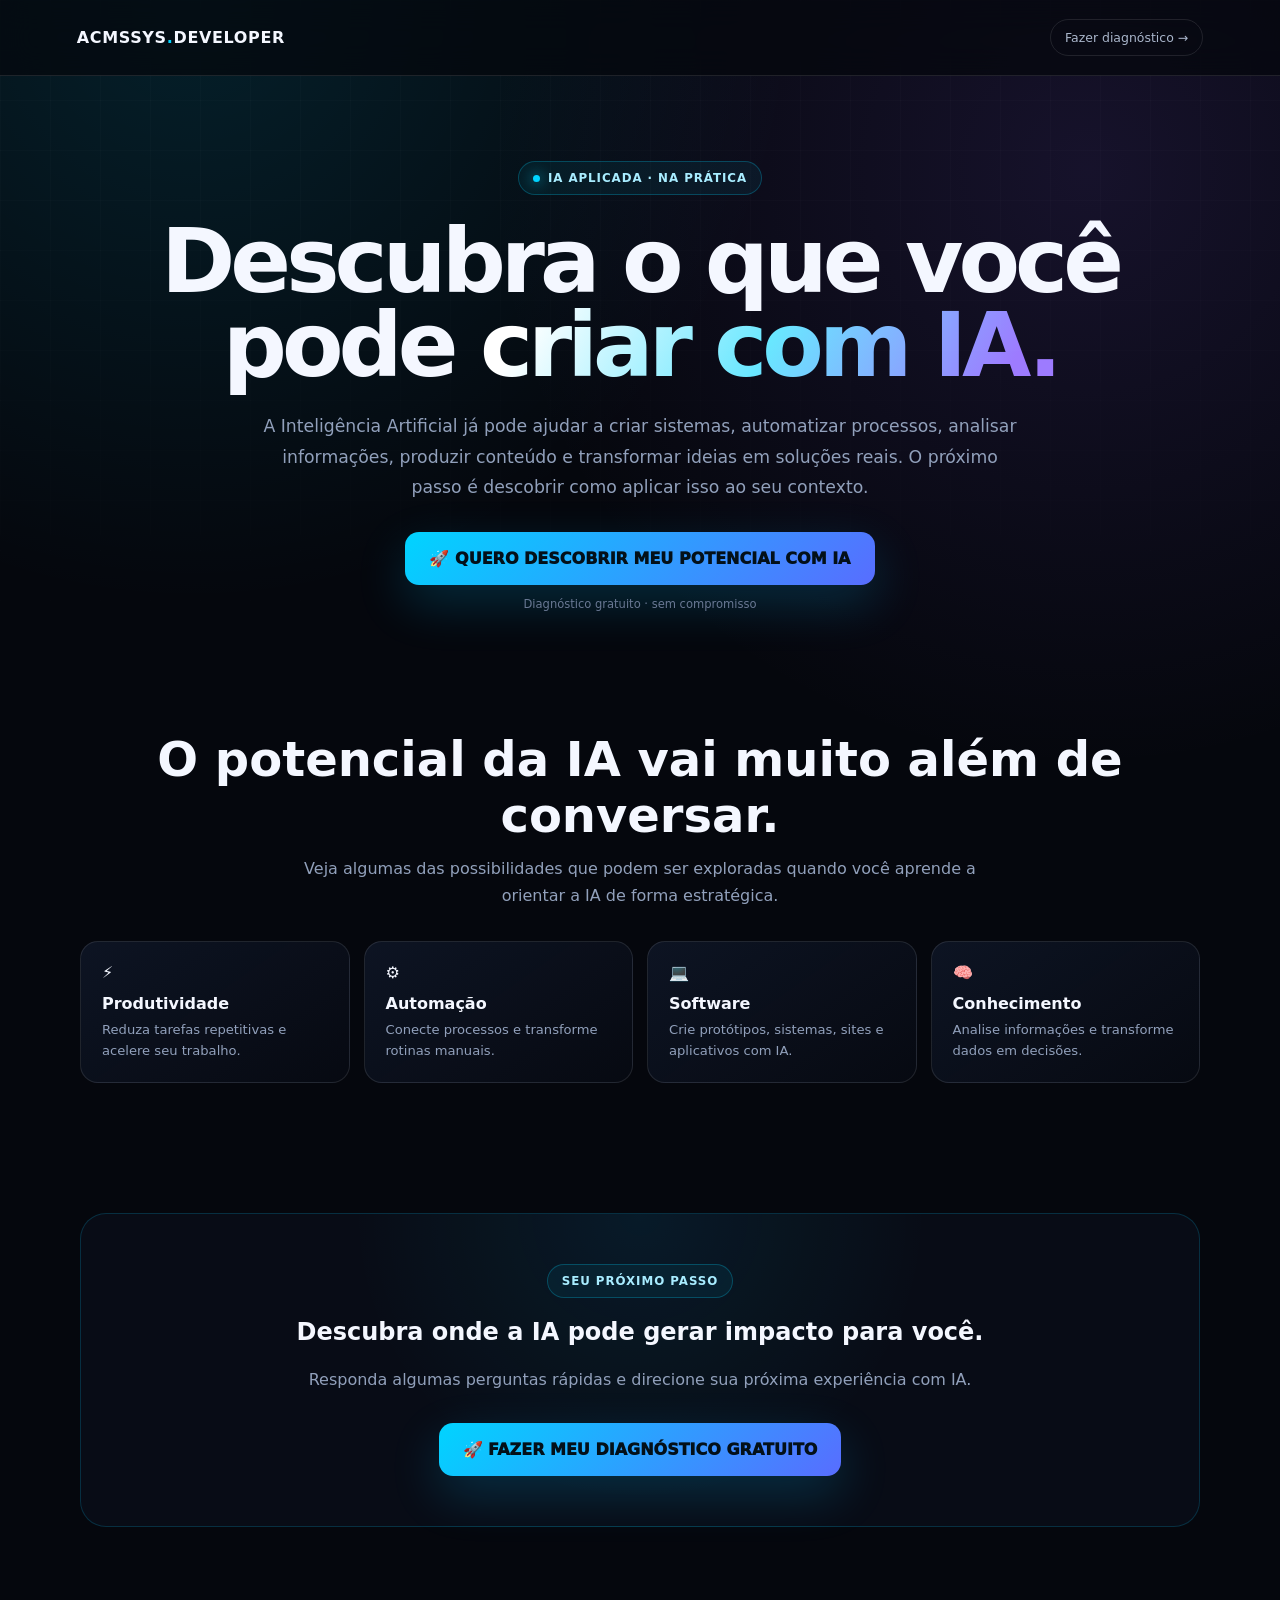
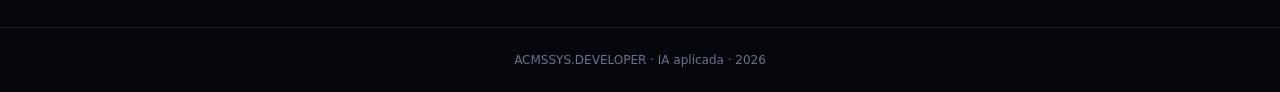
==== index.html @ 3aaec270 "Add files via upload" ====
<!doctype html>
<html lang="pt-BR">
<head>
<meta charset="utf-8">
<meta name="viewport" content="width=device-width,initial-scale=1">
<meta name="theme-color" content="#05070d">
<title>ACMSSYS.DEVELOPER | Potencial com IA</title>
<meta name="description" content="Descubra o que a Inteligência Artificial pode fazer por você, pelo seu trabalho e pelo seu negócio.">
<link rel="canonical" href="https://SEU-DOMINIO-AQUI.com/">
<style>
:root{--bg:#05070d;--cyan:#00d4ff;--violet:#8b5cf6;--text:#f4f7ff;--muted:#91a0bb;--line:rgba(255,255,255,.1)}
*{box-sizing:border-box}body{margin:0;background:radial-gradient(circle at 15% 0%,rgba(0,212,255,.12),transparent 30%),radial-gradient(circle at 85% 10%,rgba(139,92,246,.13),transparent 32%),var(--bg);color:var(--text);font-family:Inter,system-ui,-apple-system,Segoe UI,sans-serif}body:before{content:"";position:fixed;inset:0;pointer-events:none;background-image:linear-gradient(rgba(255,255,255,.018) 1px,transparent 1px),linear-gradient(90deg,rgba(255,255,255,.018) 1px,transparent 1px);background-size:50px 50px;mask-image:linear-gradient(to bottom,black,transparent 85%)}a{text-decoration:none;color:inherit}.nav{height:76px;border-bottom:1px solid var(--line);display:flex;align-items:center;justify-content:space-between;padding:0 6%;background:rgba(5,7,13,.72);backdrop-filter:blur(16px);position:sticky;top:0;z-index:10}.logo{font-weight:900;letter-spacing:.04em}.logo span{color:var(--cyan)}.nav a{font-size:.78rem;color:#aab6cb;border:1px solid var(--line);padding:10px 14px;border-radius:999px}.wrap{width:min(1120px,92%);margin:auto}.hero{padding:85px 0 65px;text-align:center}.badge{display:inline-flex;gap:8px;align-items:center;padding:9px 14px;border:1px solid rgba(0,212,255,.25);background:rgba(0,212,255,.06);border-radius:999px;color:#a8ecff;font-size:.74rem;font-weight:850;letter-spacing:.08em}.badge i{width:7px;height:7px;border-radius:50%;background:var(--cyan);box-shadow:0 0 14px var(--cyan)}h1{font-size:clamp(2.6rem,7vw,5.8rem);line-height:.94;letter-spacing:-.055em;max-width:980px;margin:24px auto}.grad{background:linear-gradient(120deg,#fff 10%,#69e7ff 50%,#9d7bff 90%);-webkit-background-clip:text;background-clip:text;color:transparent}.hero p{max-width:760px;margin:0 auto;color:var(--muted);font-size:1.08rem;line-height:1.75}.cta{display:inline-flex;margin-top:30px;padding:17px 24px;border-radius:14px;background:linear-gradient(135deg,var(--cyan),#586dff);color:#031019;font-weight:950;box-shadow:0 18px 50px rgba(0,190,255,.2)}.sub{display:block;color:#697893;font-size:.72rem;margin-top:12px}.section{padding:55px 0}.section h2{text-align:center;font-size:clamp(1.8rem,4vw,3rem);margin:0 0 12px}.lead{text-align:center;color:var(--muted);max-width:700px;margin:0 auto 32px;line-height:1.7}.grid{display:grid;grid-template-columns:repeat(4,1fr);gap:14px}.card{background:linear-gradient(145deg,rgba(16,23,40,.82),rgba(7,11,20,.78));border:1px solid var(--line);border-radius:18px;padding:21px}.card h3{font-size:1rem;margin:12px 0 7px}.card p{font-size:.82rem;color:var(--muted);line-height:1.55;margin:0}.final{padding:75px 0 100px;text-align:center}.final .box{padding:50px 25px;border-radius:26px;border:1px solid rgba(0,212,255,.18);background:radial-gradient(circle at 50% 0%,rgba(0,212,255,.08),transparent 45%),rgba(10,15,28,.7)}footer{border-top:1px solid var(--line);padding:25px 6%;color:#66738b;text-align:center;font-size:.75rem}@media(max-width:800px){.grid{grid-template-columns:1fr 1fr}}@media(max-width:520px){.nav{padding:0 4%}.hero{padding:65px 0 45px}.grid{grid-template-columns:1fr}.cta{width:100%;justify-content:center}}
</style>
</head>
<body>
<nav class="nav"><div class="logo">ACMSSYS<span>.</span>DEVELOPER</div><a href="cadastro.html">Fazer diagnóstico →</a></nav>
<section class="hero"><div class="wrap">
<div class="badge"><i></i> IA APLICADA · NA PRÁTICA</div>
<h1>Descubra o que você pode <span class="grad">criar com IA.</span></h1>
<p>A Inteligência Artificial já pode ajudar a criar sistemas, automatizar processos, analisar informações, produzir conteúdo e transformar ideias em soluções reais. O próximo passo é descobrir como aplicar isso ao seu contexto.</p>
<a class="cta" href="cadastro.html">🚀 QUERO DESCOBRIR MEU POTENCIAL COM IA</a>
<span class="sub">Diagnóstico gratuito · sem compromisso</span>
</div></section>
<section class="section"><div class="wrap">
<h2>O potencial da IA vai muito além de conversar.</h2>
<p class="lead">Veja algumas das possibilidades que podem ser exploradas quando você aprende a orientar a IA de forma estratégica.</p>
<div class="grid">
<div class="card"><div>⚡</div><h3>Produtividade</h3><p>Reduza tarefas repetitivas e acelere seu trabalho.</p></div>
<div class="card"><div>⚙️</div><h3>Automação</h3><p>Conecte processos e transforme rotinas manuais.</p></div>
<div class="card"><div>💻</div><h3>Software</h3><p>Crie protótipos, sistemas, sites e aplicativos com IA.</p></div>
<div class="card"><div>🧠</div><h3>Conhecimento</h3><p>Analise informações e transforme dados em decisões.</p></div>
</div></div></section>
<section class="final"><div class="wrap"><div class="box">
<div class="badge">SEU PRÓXIMO PASSO</div>
<h2 style="margin-top:20px">Descubra onde a IA pode gerar impacto para você.</h2>
<p class="lead" style="margin-bottom:0">Responda algumas perguntas rápidas e direcione sua próxima experiência com IA.</p>
<a class="cta" href="cadastro.html">🚀 FAZER MEU DIAGNÓSTICO GRATUITO</a>
</div></div></section>
<footer>ACMSSYS.DEVELOPER · IA aplicada · 2026</footer>
</body></html>
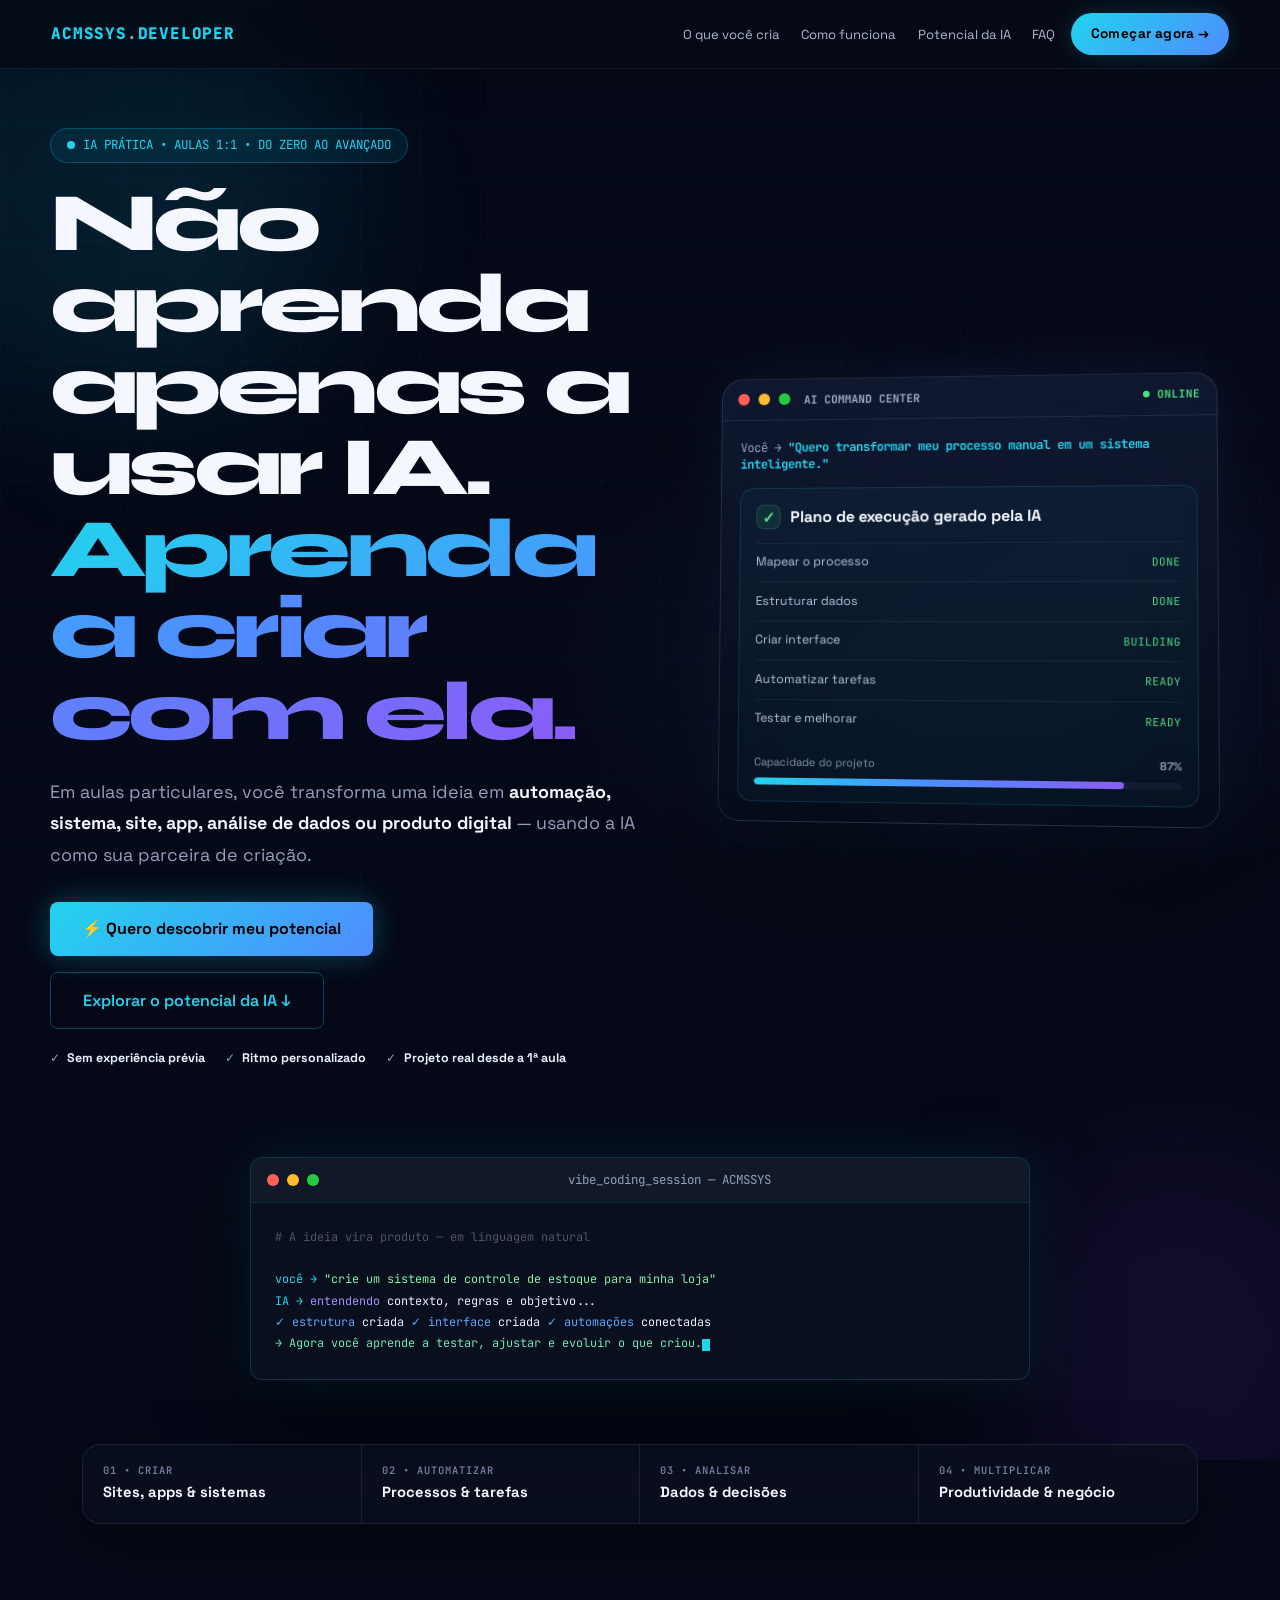
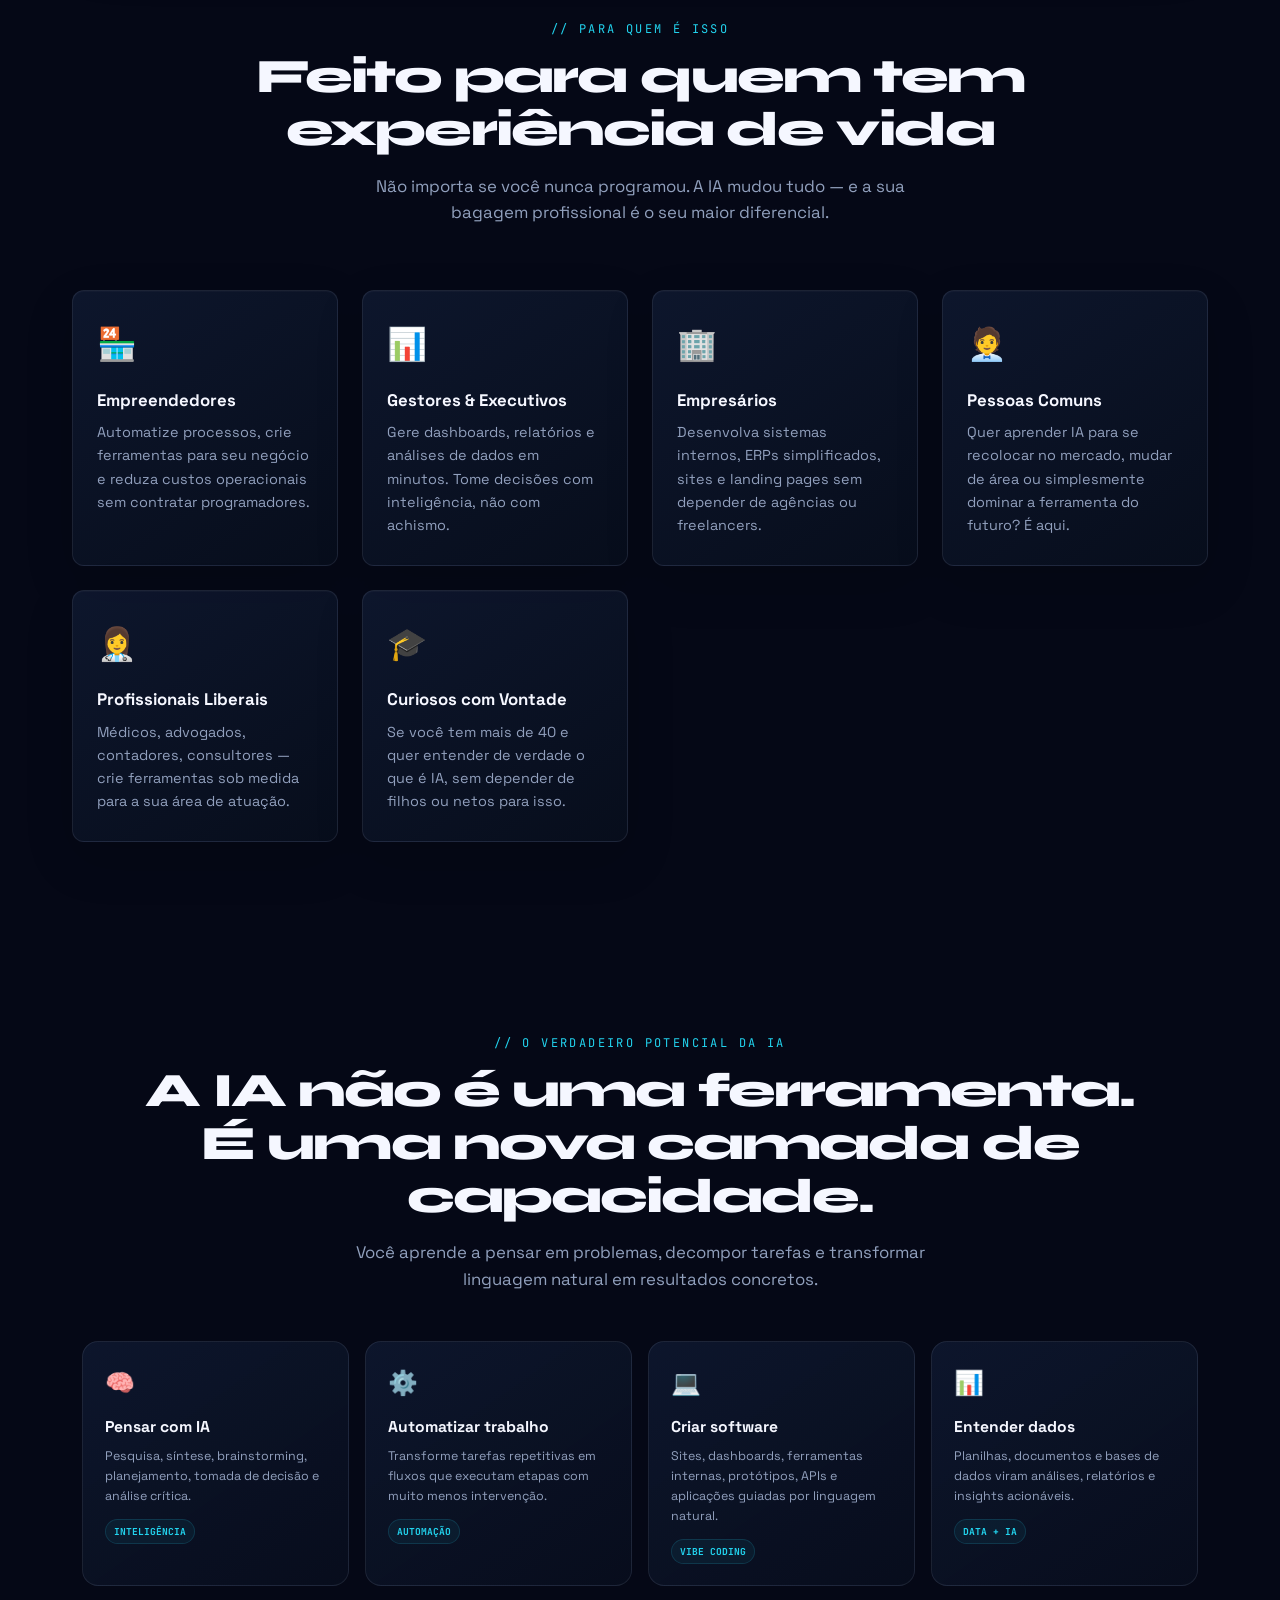
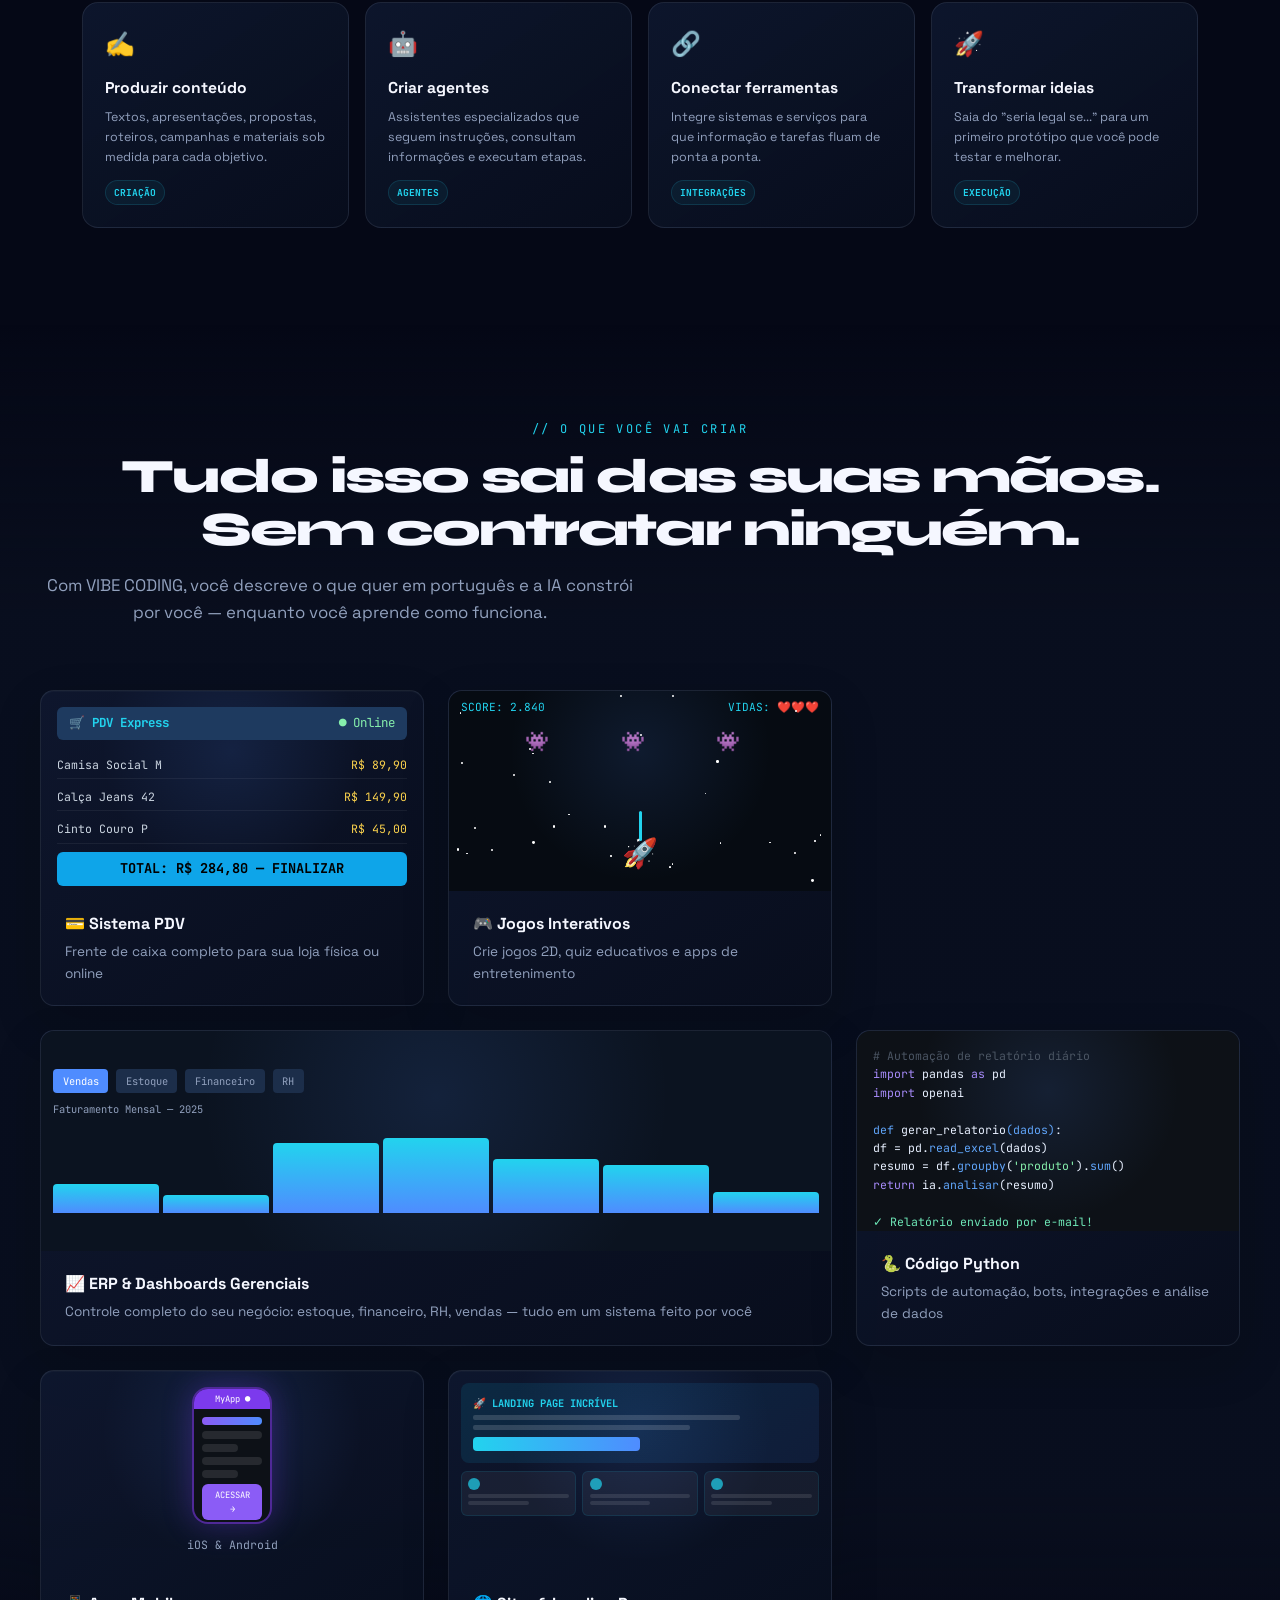
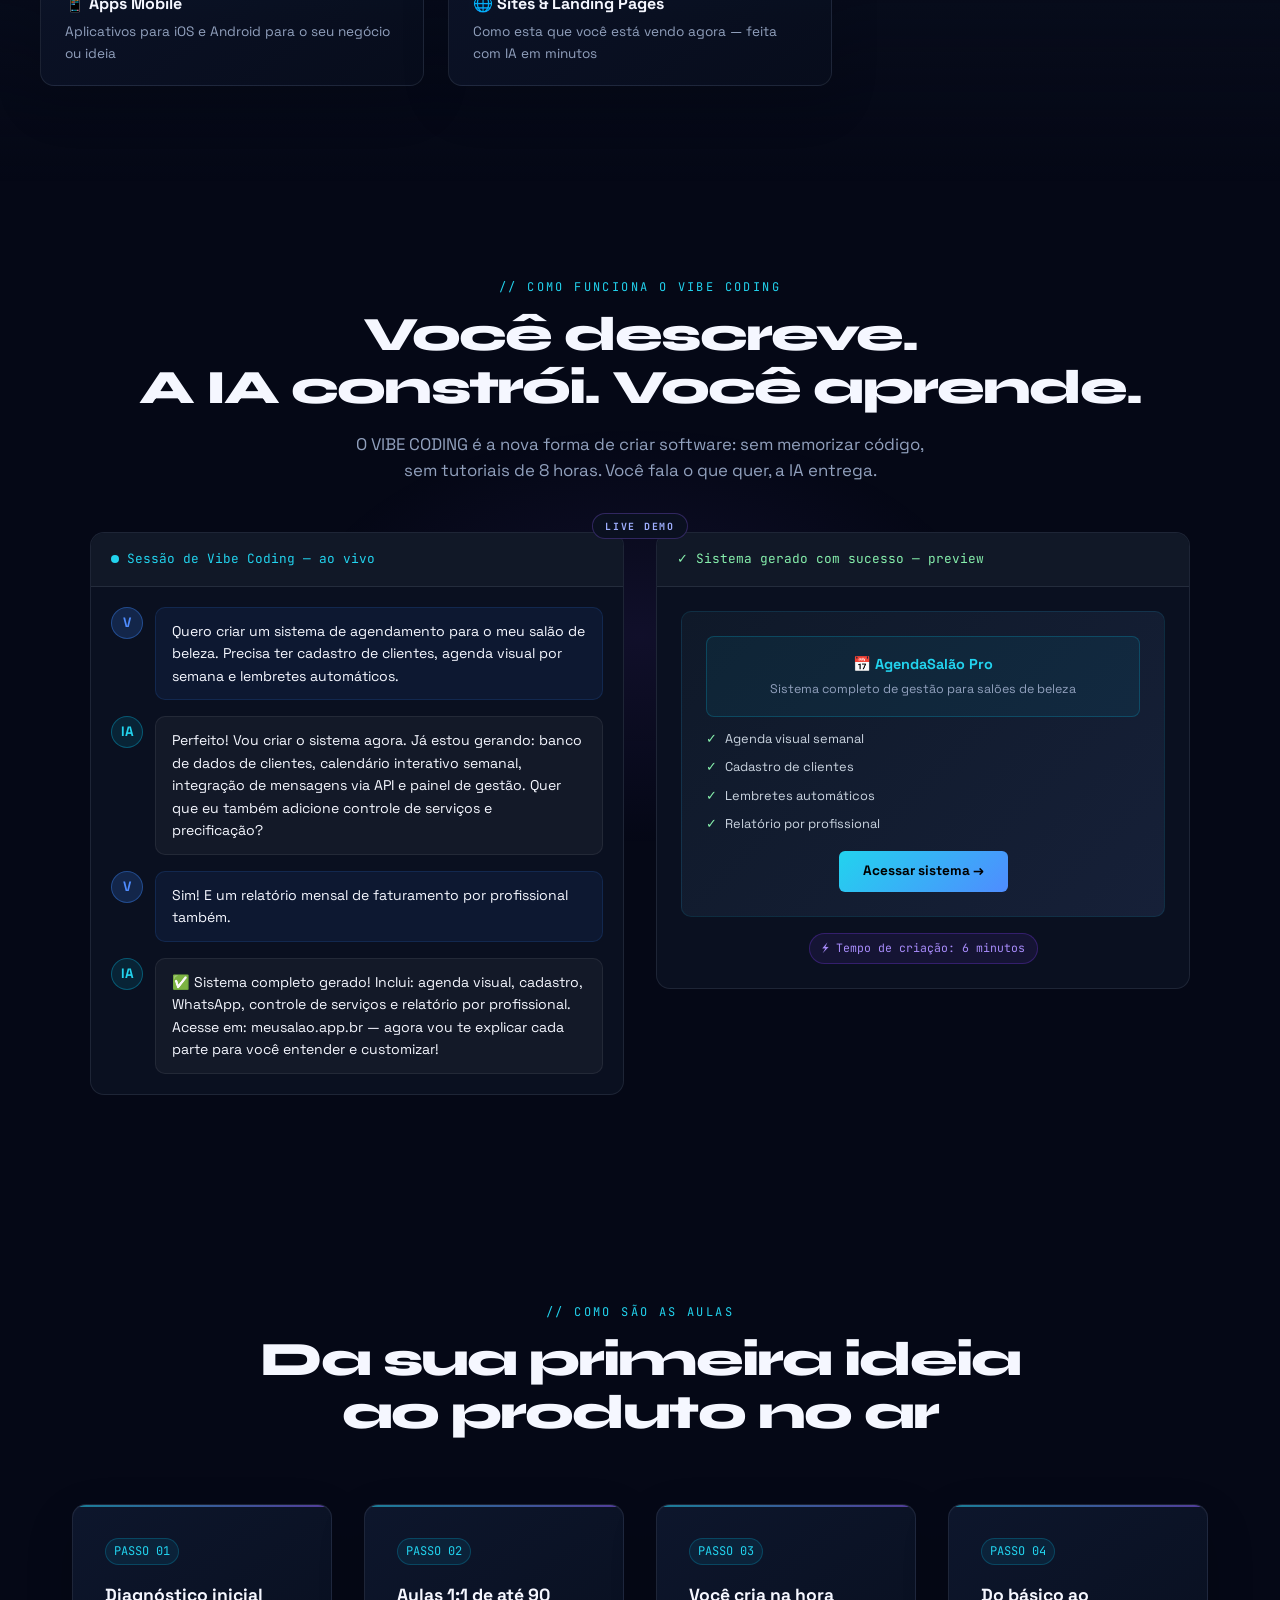
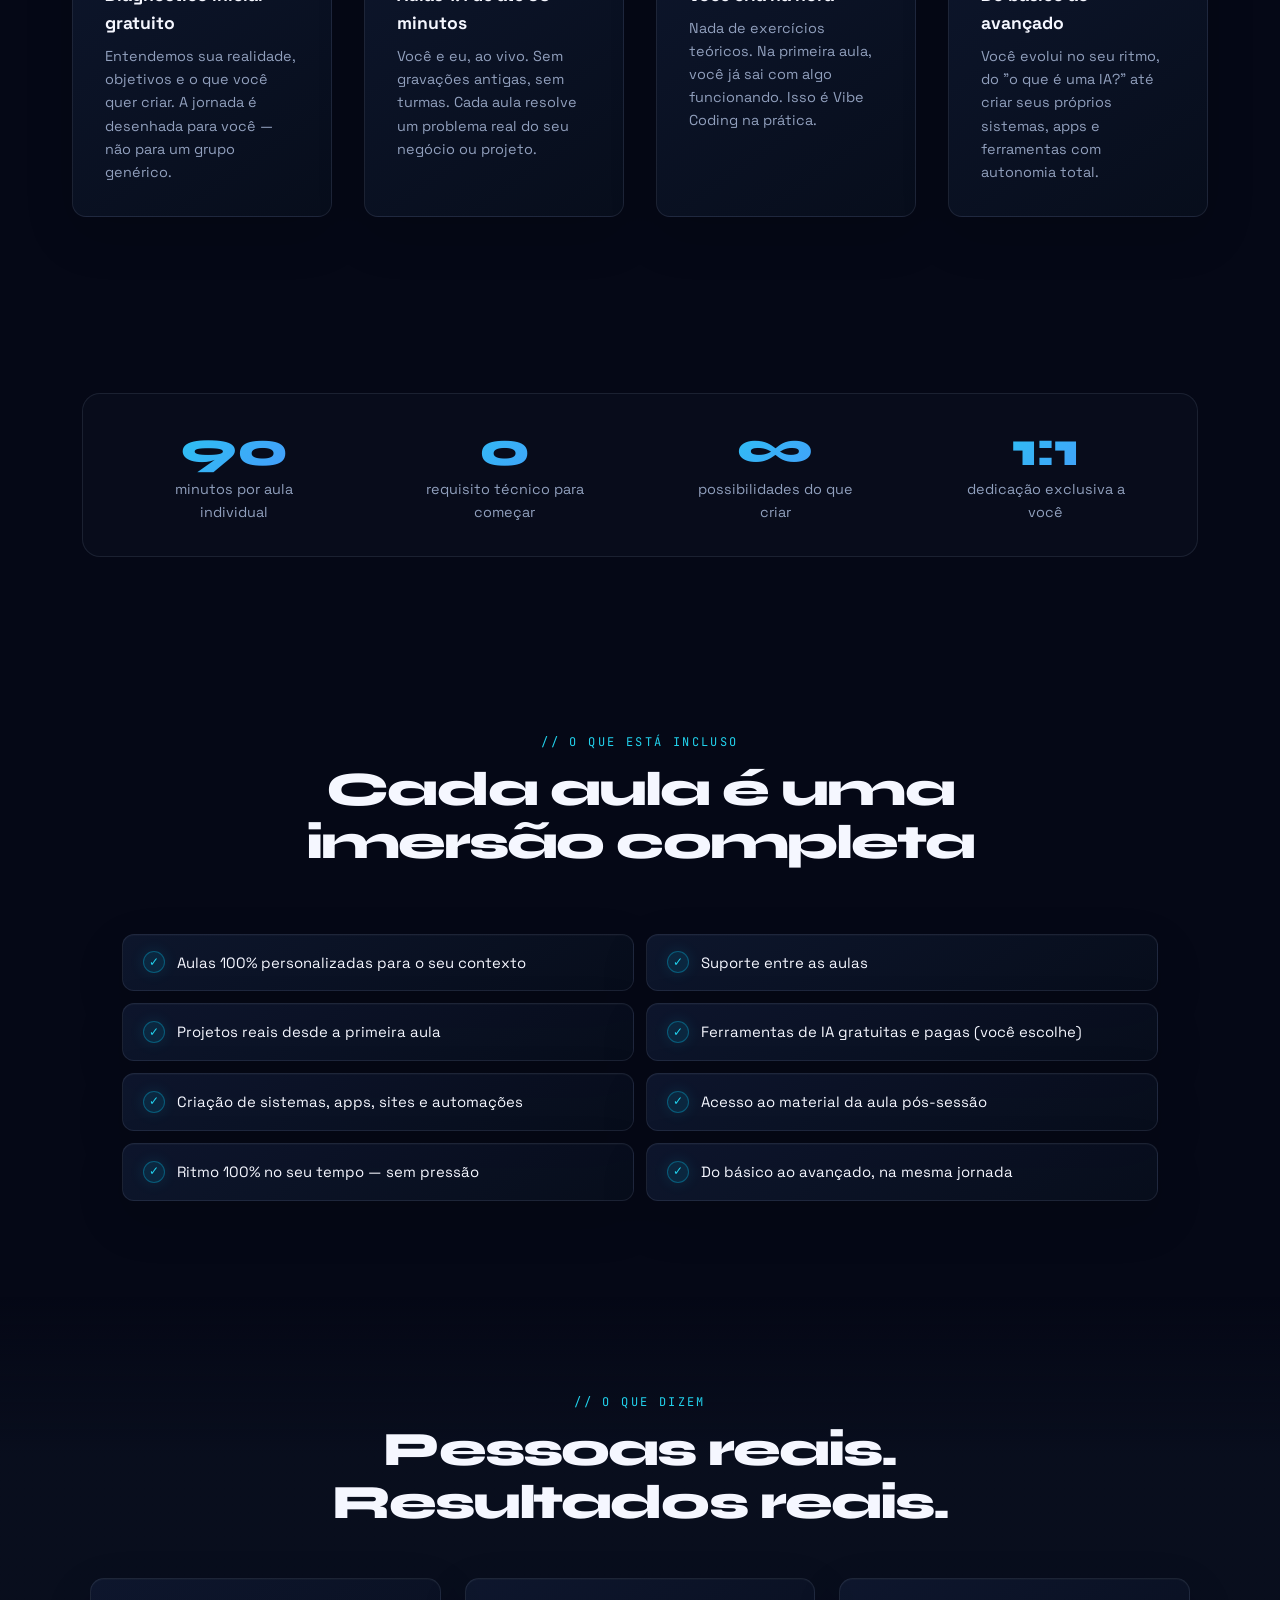
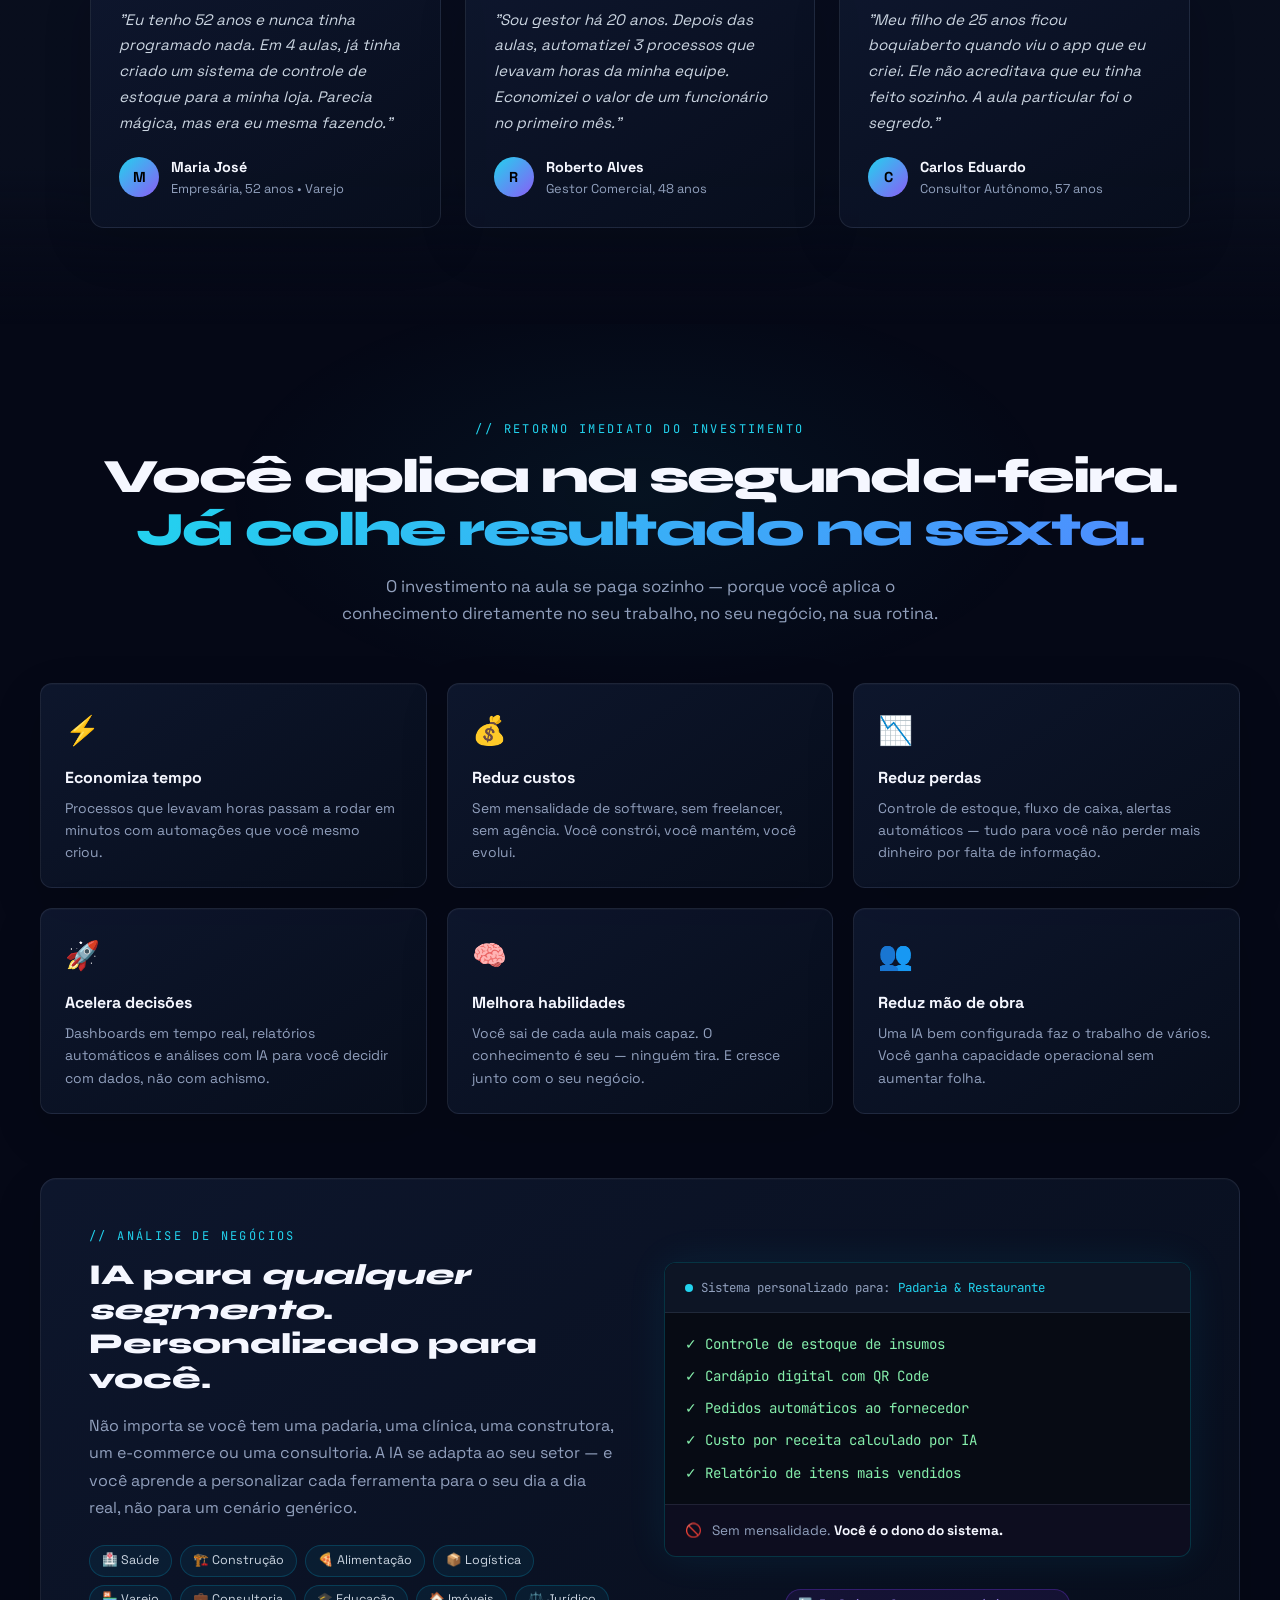
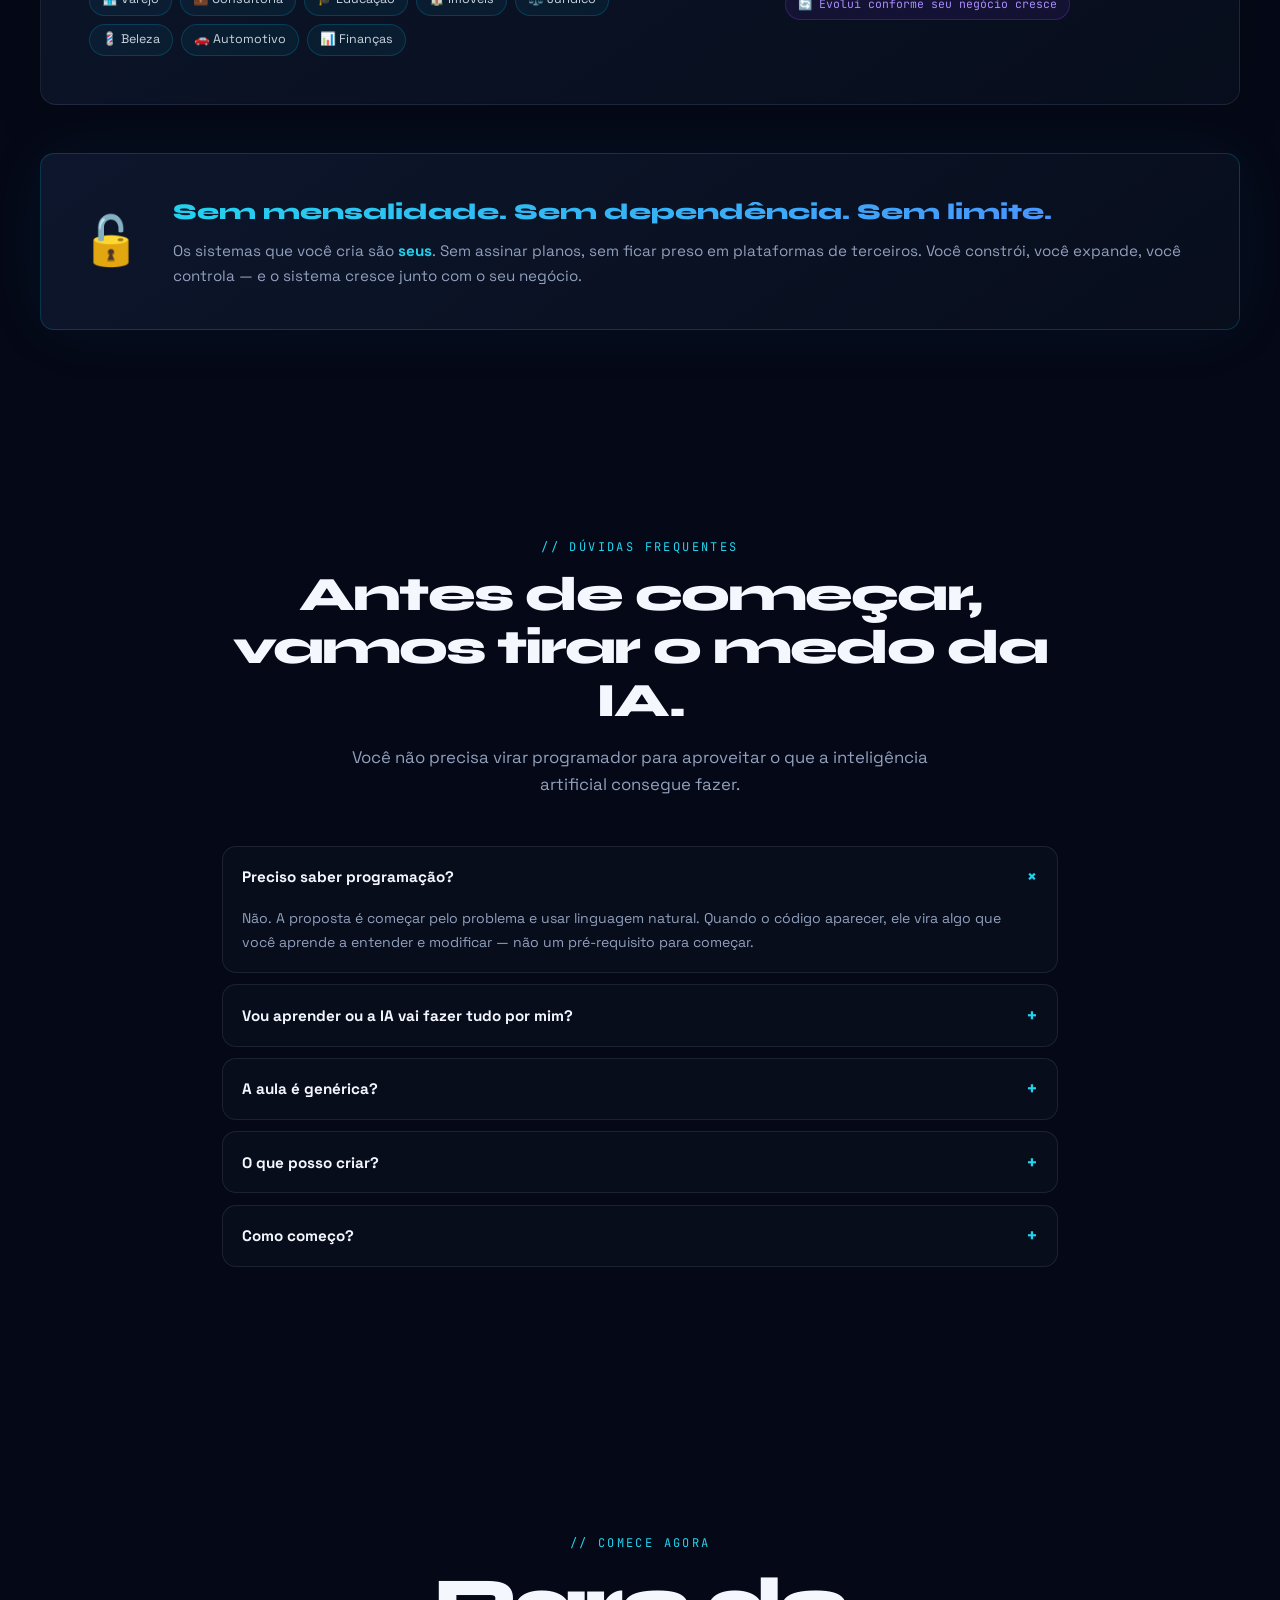
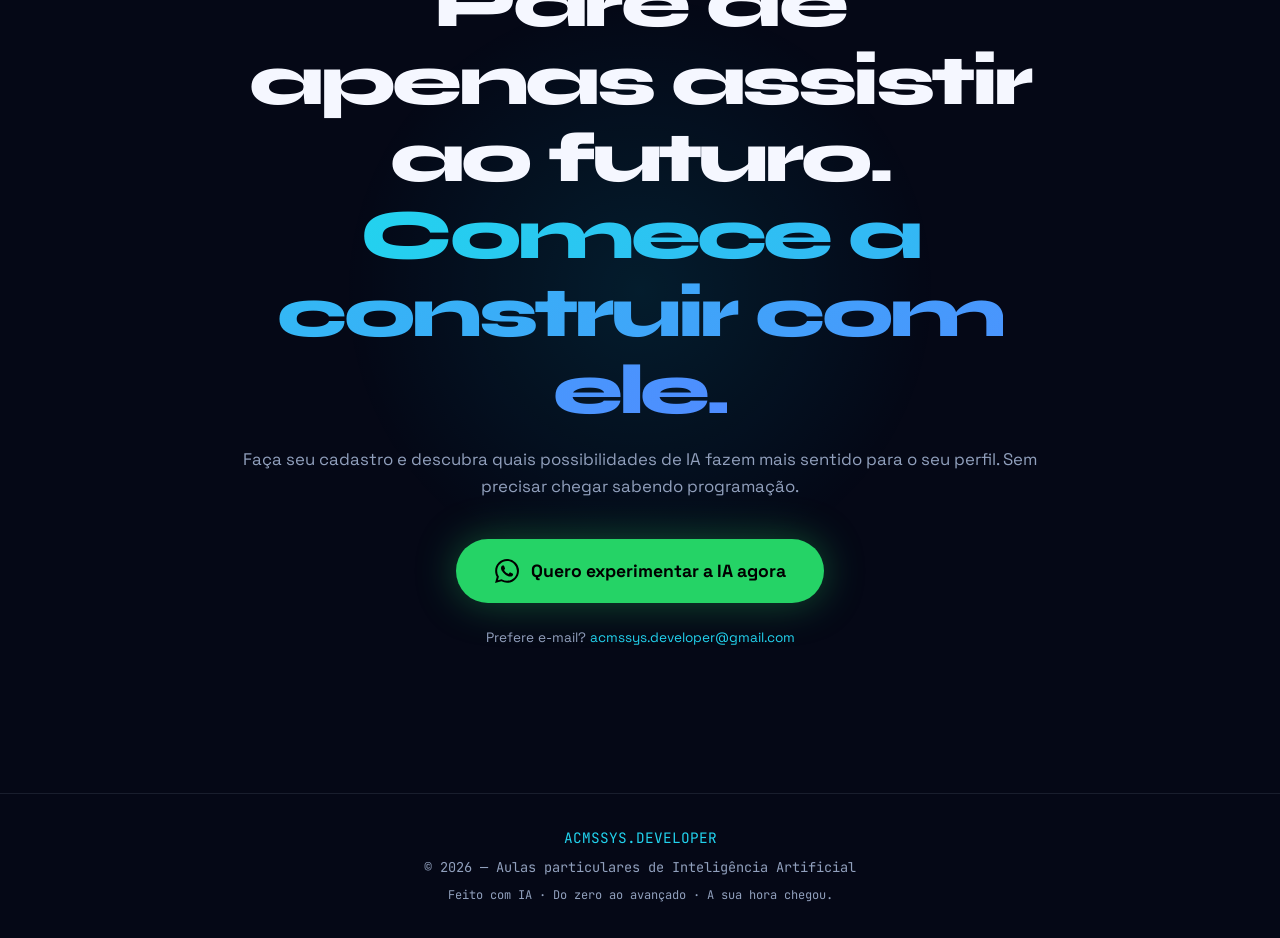
==== commit ecf9d983: "Add files via upload" ====
--- a/index.html
+++ b/index.html
@@ -1,40 +1,1786 @@
-<!doctype html>
+<!DOCTYPE html>
 <html lang="pt-BR">
 <head>
-<meta charset="utf-8">
-<meta name="viewport" content="width=device-width,initial-scale=1">
-<meta name="theme-color" content="#05070d">
-<title>ACMSSYS.DEVELOPER | Potencial com IA</title>
-<meta name="description" content="Descubra o que a Inteligência Artificial pode fazer por você, pelo seu trabalho e pelo seu negócio.">
-<link rel="canonical" href="https://SEU-DOMINIO-AQUI.com/">
+<meta charset="UTF-8">
+<meta name="viewport" content="width=device-width, initial-scale=1.0">
+<title>ACMSSYS.DEVELOPER — Domine a IA e transforme ideias em realidade</title>
+<meta name="description" content="Aulas 1:1 de Inteligência Artificial para transformar ideias em automações, sistemas, sites, apps, análise de dados e produtos digitais.">
+<meta name="theme-color" content="#050816">
 <style>
-:root{--bg:#05070d;--cyan:#00d4ff;--violet:#8b5cf6;--text:#f4f7ff;--muted:#91a0bb;--line:rgba(255,255,255,.1)}
-*{box-sizing:border-box}body{margin:0;background:radial-gradient(circle at 15% 0%,rgba(0,212,255,.12),transparent 30%),radial-gradient(circle at 85% 10%,rgba(139,92,246,.13),transparent 32%),var(--bg);color:var(--text);font-family:Inter,system-ui,-apple-system,Segoe UI,sans-serif}body:before{content:"";position:fixed;inset:0;pointer-events:none;background-image:linear-gradient(rgba(255,255,255,.018) 1px,transparent 1px),linear-gradient(90deg,rgba(255,255,255,.018) 1px,transparent 1px);background-size:50px 50px;mask-image:linear-gradient(to bottom,black,transparent 85%)}a{text-decoration:none;color:inherit}.nav{height:76px;border-bottom:1px solid var(--line);display:flex;align-items:center;justify-content:space-between;padding:0 6%;background:rgba(5,7,13,.72);backdrop-filter:blur(16px);position:sticky;top:0;z-index:10}.logo{font-weight:900;letter-spacing:.04em}.logo span{color:var(--cyan)}.nav a{font-size:.78rem;color:#aab6cb;border:1px solid var(--line);padding:10px 14px;border-radius:999px}.wrap{width:min(1120px,92%);margin:auto}.hero{padding:85px 0 65px;text-align:center}.badge{display:inline-flex;gap:8px;align-items:center;padding:9px 14px;border:1px solid rgba(0,212,255,.25);background:rgba(0,212,255,.06);border-radius:999px;color:#a8ecff;font-size:.74rem;font-weight:850;letter-spacing:.08em}.badge i{width:7px;height:7px;border-radius:50%;background:var(--cyan);box-shadow:0 0 14px var(--cyan)}h1{font-size:clamp(2.6rem,7vw,5.8rem);line-height:.94;letter-spacing:-.055em;max-width:980px;margin:24px auto}.grad{background:linear-gradient(120deg,#fff 10%,#69e7ff 50%,#9d7bff 90%);-webkit-background-clip:text;background-clip:text;color:transparent}.hero p{max-width:760px;margin:0 auto;color:var(--muted);font-size:1.08rem;line-height:1.75}.cta{display:inline-flex;margin-top:30px;padding:17px 24px;border-radius:14px;background:linear-gradient(135deg,var(--cyan),#586dff);color:#031019;font-weight:950;box-shadow:0 18px 50px rgba(0,190,255,.2)}.sub{display:block;color:#697893;font-size:.72rem;margin-top:12px}.section{padding:55px 0}.section h2{text-align:center;font-size:clamp(1.8rem,4vw,3rem);margin:0 0 12px}.lead{text-align:center;color:var(--muted);max-width:700px;margin:0 auto 32px;line-height:1.7}.grid{display:grid;grid-template-columns:repeat(4,1fr);gap:14px}.card{background:linear-gradient(145deg,rgba(16,23,40,.82),rgba(7,11,20,.78));border:1px solid var(--line);border-radius:18px;padding:21px}.card h3{font-size:1rem;margin:12px 0 7px}.card p{font-size:.82rem;color:var(--muted);line-height:1.55;margin:0}.final{padding:75px 0 100px;text-align:center}.final .box{padding:50px 25px;border-radius:26px;border:1px solid rgba(0,212,255,.18);background:radial-gradient(circle at 50% 0%,rgba(0,212,255,.08),transparent 45%),rgba(10,15,28,.7)}footer{border-top:1px solid var(--line);padding:25px 6%;color:#66738b;text-align:center;font-size:.75rem}@media(max-width:800px){.grid{grid-template-columns:1fr 1fr}}@media(max-width:520px){.nav{padding:0 4%}.hero{padding:65px 0 45px}.grid{grid-template-columns:1fr}.cta{width:100%;justify-content:center}}
+  @import url('https://fonts.googleapis.com/css2?family=Space+Grotesk:wght@300;400;500;600;700&family=JetBrains+Mono:wght@400;700&family=Syne:wght@700;800&display=swap');
+
+  :root {
+    --bg: #070B14;
+    --surface: #0D1525;
+    --surface2: #111C35;
+    --cyan: #00D4FF;
+    --blue: #3B82F6;
+    --violet: #7C3AED;
+    --glow-cyan: rgba(0,212,255,0.15);
+    --glow-blue: rgba(59,130,246,0.15);
+    --text: #E8F0FF;
+    --muted: #6B7A99;
+    --border: rgba(0,212,255,0.12);
+    --font-display: 'Syne', sans-serif;
+    --font-body: 'Space Grotesk', sans-serif;
+    --font-mono: 'JetBrains Mono', monospace;
+  }
+
+  *, *::before, *::after { box-sizing: border-box; margin: 0; padding: 0; }
+
+  html { scroll-behavior: smooth; }
+
+  body {
+    background: var(--bg);
+    color: var(--text);
+    font-family: var(--font-body);
+    line-height: 1.6;
+    overflow-x: hidden;
+  }
+
+  /* ─── GRID BACKGROUND ─── */
+  body::before {
+    content: '';
+    position: fixed;
+    inset: 0;
+    background-image:
+      linear-gradient(rgba(0,212,255,0.03) 1px, transparent 1px),
+      linear-gradient(90deg, rgba(0,212,255,0.03) 1px, transparent 1px);
+    background-size: 60px 60px;
+    pointer-events: none;
+    z-index: 0;
+  }
+
+  /* ─── NAV ─── */
+  nav {
+    position: fixed;
+    top: 0; left: 0; right: 0;
+    z-index: 100;
+    padding: 1rem 2rem;
+    display: flex;
+    align-items: center;
+    justify-content: space-between;
+    background: rgba(7,11,20,0.8);
+    backdrop-filter: blur(12px);
+    border-bottom: 1px solid var(--border);
+  }
+
+  .logo {
+    font-family: var(--font-mono);
+    font-size: 1rem;
+    color: var(--cyan);
+    letter-spacing: 0.05em;
+  }
+
+  .logo span { color: var(--muted); }
+
+  .nav-cta {
+    background: linear-gradient(135deg, var(--cyan), var(--blue));
+    color: #000;
+    font-family: var(--font-body);
+    font-weight: 700;
+    font-size: 0.85rem;
+    padding: 0.5rem 1.25rem;
+    border-radius: 6px;
+    text-decoration: none;
+    letter-spacing: 0.03em;
+    transition: opacity 0.2s;
+  }
+  .nav-cta:hover { opacity: 0.85; }
+
+  /* ─── HERO ─── */
+  .hero {
+    position: relative;
+    min-height: 100vh;
+    display: flex;
+    align-items: center;
+    justify-content: center;
+    padding: 7rem 2rem 4rem;
+    text-align: center;
+    overflow: hidden;
+  }
+
+  .hero-orb {
+    position: absolute;
+    border-radius: 50%;
+    filter: blur(80px);
+    pointer-events: none;
+  }
+  .orb-1 { width: 500px; height: 500px; background: rgba(0,212,255,0.08); top: -100px; left: -150px; animation: float 8s ease-in-out infinite; }
+  .orb-2 { width: 400px; height: 400px; background: rgba(124,58,237,0.1); bottom: -80px; right: -100px; animation: float 10s ease-in-out infinite reverse; }
+
+  @keyframes float {
+    0%,100% { transform: translateY(0) scale(1); }
+    50% { transform: translateY(-30px) scale(1.05); }
+  }
+
+  .hero-content { position: relative; z-index: 1; max-width: 900px; }
+
+  .hero-badge {
+    display: inline-flex;
+    align-items: center;
+    gap: 0.5rem;
+    background: rgba(0,212,255,0.08);
+    border: 1px solid rgba(0,212,255,0.25);
+    border-radius: 100px;
+    padding: 0.4rem 1rem;
+    font-family: var(--font-mono);
+    font-size: 0.78rem;
+    color: var(--cyan);
+    margin-bottom: 2rem;
+    animation: fadeDown 0.8s ease both;
+  }
+
+  .badge-dot {
+    width: 8px; height: 8px;
+    background: var(--cyan);
+    border-radius: 50%;
+    animation: pulse 2s infinite;
+  }
+
+  @keyframes pulse { 0%,100%{opacity:1;transform:scale(1)} 50%{opacity:0.5;transform:scale(0.8)} }
+  @keyframes fadeDown { from{opacity:0;transform:translateY(-20px)} to{opacity:1;transform:translateY(0)} }
+  @keyframes fadeUp { from{opacity:0;transform:translateY(30px)} to{opacity:1;transform:translateY(0)} }
+
+  .hero h1 {
+    font-family: var(--font-display);
+    font-size: clamp(2.8rem, 7vw, 5.5rem);
+    font-weight: 800;
+    line-height: 1.05;
+    letter-spacing: -0.02em;
+    margin-bottom: 1.5rem;
+    animation: fadeUp 0.9s ease 0.2s both;
+  }
+
+  .hero h1 .line-accent {
+    background: linear-gradient(135deg, var(--cyan) 0%, var(--blue) 50%, var(--violet) 100%);
+    -webkit-background-clip: text;
+    -webkit-text-fill-color: transparent;
+    background-clip: text;
+  }
+
+  .hero-sub {
+    font-size: 1.2rem;
+    color: var(--muted);
+    max-width: 640px;
+    margin: 0 auto 2.5rem;
+    animation: fadeUp 0.9s ease 0.35s both;
+  }
+
+  .hero-sub strong { color: var(--text); }
+
+  .hero-actions {
+    display: flex;
+    gap: 1rem;
+    justify-content: center;
+    flex-wrap: wrap;
+    animation: fadeUp 0.9s ease 0.5s both;
+  }
+
+  .btn-primary {
+    background: linear-gradient(135deg, var(--cyan), var(--blue));
+    color: #000;
+    font-weight: 700;
+    font-size: 1rem;
+    padding: 0.9rem 2rem;
+    border-radius: 8px;
+    text-decoration: none;
+    display: inline-flex;
+    align-items: center;
+    gap: 0.5rem;
+    transition: transform 0.2s, box-shadow 0.2s;
+    box-shadow: 0 0 30px rgba(0,212,255,0.3);
+  }
+  .btn-primary:hover { transform: translateY(-2px); box-shadow: 0 0 50px rgba(0,212,255,0.5); }
+
+  .btn-ghost {
+    background: transparent;
+    color: var(--cyan);
+    font-weight: 600;
+    font-size: 1rem;
+    padding: 0.9rem 2rem;
+    border-radius: 8px;
+    text-decoration: none;
+    border: 1px solid rgba(0,212,255,0.3);
+    transition: background 0.2s, border-color 0.2s;
+  }
+  .btn-ghost:hover { background: rgba(0,212,255,0.06); border-color: var(--cyan); }
+
+  /* ─── VIBE CODING TERMINAL ─── */
+  .terminal-wrap {
+    margin-top: 4rem;
+    animation: fadeUp 1s ease 0.7s both;
+  }
+
+  .terminal {
+    background: #0A0F1E;
+    border: 1px solid rgba(0,212,255,0.2);
+    border-radius: 12px;
+    overflow: hidden;
+    max-width: 780px;
+    margin: 0 auto;
+    box-shadow: 0 0 60px rgba(0,212,255,0.1), 0 40px 80px rgba(0,0,0,0.6);
+  }
+
+  .terminal-bar {
+    background: #111827;
+    padding: 0.75rem 1rem;
+    display: flex;
+    align-items: center;
+    gap: 0.5rem;
+    border-bottom: 1px solid rgba(0,212,255,0.1);
+  }
+
+  .t-dot { width:12px;height:12px;border-radius:50%; }
+  .t-dot.r{background:#FF5F57;} .t-dot.y{background:#FEBC2E;} .t-dot.g{background:#28C840;}
+
+  .terminal-title {
+    margin-left: auto; margin-right: auto;
+    font-family: var(--font-mono);
+    font-size: 0.78rem;
+    color: var(--muted);
+  }
+
+  .terminal-body {
+    padding: 1.5rem;
+    font-family: var(--font-mono);
+    font-size: 0.85rem;
+    line-height: 1.8;
+    text-align: left;
+  }
+
+  .t-line { display: block; }
+  .t-prompt { color: var(--cyan); }
+  .t-cmd { color: #E8F0FF; }
+  .t-comment { color: #4B5563; }
+  .t-string { color: #86EFAC; }
+  .t-keyword { color: #A78BFA; }
+  .t-func { color: #60A5FA; }
+  .t-num { color: #FCD34D; }
+  .t-out { color: #6EE7B7; }
+
+  .cursor {
+    display: inline-block;
+    width: 8px; height: 1em;
+    background: var(--cyan);
+    vertical-align: text-bottom;
+    animation: blink 1s step-end infinite;
+  }
+  @keyframes blink { 0%,100%{opacity:1} 50%{opacity:0} }
+
+  /* ─── SECTION COMMONS ─── */
+  section { position: relative; z-index: 1; }
+
+  .section-label {
+    font-family: var(--font-mono);
+    font-size: 0.75rem;
+    color: var(--cyan);
+    letter-spacing: 0.15em;
+    text-transform: uppercase;
+    margin-bottom: 0.75rem;
+  }
+
+  .section-title {
+    font-family: var(--font-display);
+    font-size: clamp(2rem, 4vw, 3rem);
+    font-weight: 800;
+    line-height: 1.1;
+    letter-spacing: -0.02em;
+    margin-bottom: 1rem;
+  }
+
+  .section-sub {
+    color: var(--muted);
+    font-size: 1.05rem;
+    max-width: 600px;
+  }
+
+  /* ─── FOR WHO ─── */
+  .for-who {
+    padding: 6rem 2rem;
+    max-width: 1200px;
+    margin: 0 auto;
+  }
+
+  .for-who-header { text-align: center; margin-bottom: 4rem; }
+  .for-who-header .section-sub { margin: 0 auto; }
+
+  .cards-grid {
+    display: grid;
+    grid-template-columns: repeat(auto-fit, minmax(220px, 1fr));
+    gap: 1.5rem;
+  }
+
+  .card {
+    background: var(--surface);
+    border: 1px solid var(--border);
+    border-radius: 12px;
+    padding: 1.75rem 1.5rem;
+    transition: border-color 0.3s, transform 0.3s, box-shadow 0.3s;
+    cursor: default;
+  }
+  .card:hover {
+    border-color: rgba(0,212,255,0.4);
+    transform: translateY(-4px);
+    box-shadow: 0 20px 40px rgba(0,0,0,0.4), 0 0 30px rgba(0,212,255,0.08);
+  }
+
+  .card-icon {
+    font-size: 2rem;
+    margin-bottom: 1rem;
+    display: block;
+  }
+
+  .card h3 {
+    font-size: 1.05rem;
+    font-weight: 700;
+    margin-bottom: 0.5rem;
+  }
+
+  .card p { font-size: 0.9rem; color: var(--muted); }
+
+  /* ─── WHAT YOU BUILD ─── */
+  .builds {
+    padding: 6rem 2rem;
+    background: linear-gradient(180deg, transparent, var(--surface) 30%, var(--surface) 70%, transparent);
+  }
+
+  .builds-inner { max-width: 1200px; margin: 0 auto; }
+  .builds-header { text-align: center; margin-bottom: 4rem; }
+
+  .builds-showcase {
+    display: grid;
+    grid-template-columns: repeat(3, 1fr);
+    grid-template-rows: auto auto;
+    gap: 1.5rem;
+  }
+
+  @media(max-width: 768px) { .builds-showcase { grid-template-columns: 1fr; } }
+
+  .build-item {
+    background: var(--surface2);
+    border: 1px solid var(--border);
+    border-radius: 14px;
+    overflow: hidden;
+    transition: transform 0.3s, box-shadow 0.3s;
+  }
+  .build-item:hover { transform: scale(1.02); box-shadow: 0 20px 60px rgba(0,0,0,0.5); }
+  .build-item.featured { grid-column: span 2; }
+
+  .build-screen {
+    height: 200px;
+    position: relative;
+    overflow: hidden;
+    display: flex;
+    align-items: center;
+    justify-content: center;
+    font-size: 0.78rem;
+    font-family: var(--font-mono);
+  }
+
+  /* PDV Screen */
+  .screen-pdv {
+    background: linear-gradient(135deg, #0F1929 0%, #162038 100%);
+    padding: 1rem;
+    flex-direction: column;
+    align-items: flex-start;
+    justify-content: flex-start;
+  }
+  .pdv-header { width:100%; background:#1E3A5F; border-radius:6px; padding:0.4rem 0.75rem; display:flex; justify-content:space-between; align-items:center; margin-bottom:0.75rem; }
+  .pdv-header span:first-child { color:var(--cyan); font-weight:700; }
+  .pdv-header span:last-child { color:#86EFAC; }
+  .pdv-items { width:100%; display:flex; flex-direction:column; gap:0.3rem; }
+  .pdv-row { display:flex; justify-content:space-between; padding:0.25rem 0; border-bottom:1px solid rgba(255,255,255,0.06); font-size:0.72rem; }
+  .pdv-row .name { color:#CBD5E1; }
+  .pdv-row .price { color:#FCD34D; }
+  .pdv-total { margin-top:0.5rem; padding:0.4rem 0.75rem; background:#0EA5E9; border-radius:6px; text-align:center; font-weight:700; color:#000; font-size:0.85rem; }
+
+  /* ERP Screen */
+  .screen-erp {
+    background: #0B1320;
+    padding: 0.75rem;
+    flex-direction: column;
+    align-items: flex-start;
+  }
+  .erp-nav { width:100%; display:flex; gap:0.5rem; margin-bottom:0.5rem; }
+  .erp-tab { padding:0.25rem 0.6rem; border-radius:4px; font-size:0.65rem; cursor:pointer; }
+  .erp-tab.active { background:var(--blue); color:#fff; }
+  .erp-tab:not(.active) { background:#1C2E4A; color:var(--muted); }
+  .erp-chart { width:100%; display:flex; align-items:flex-end; gap:4px; height:90px; padding-top:0.5rem; }
+  .erp-bar { flex:1; border-radius:4px 4px 0 0; background:linear-gradient(180deg,var(--cyan),var(--blue)); transition:height 0.5s; }
+  .erp-bar:nth-child(2){height:45%} .erp-bar:nth-child(3){height:70%} .erp-bar:nth-child(4){height:55%} .erp-bar:nth-child(5){height:90%} .erp-bar:nth-child(6){height:65%} .erp-bar:nth-child(7){height:80%}
+
+  /* Game Screen */
+  .screen-game {
+    background: #060B12;
+    flex-direction: column;
+    gap: 0.5rem;
+    position: relative;
+  }
+  .game-canvas {
+    width: 100%;
+    height: 100%;
+    position: relative;
+    overflow: hidden;
+  }
+  .game-stars { position:absolute; inset:0; }
+  .star { position:absolute; border-radius:50%; background:#fff; animation: twinkle 2s infinite alternate; }
+  .game-ship { position:absolute; bottom:15px; left:50%; transform:translateX(-50%); font-size:1.8rem; animation:shipBob 2s ease-in-out infinite; }
+  @keyframes shipBob { 0%,100%{transform:translateX(-50%) translateY(0)} 50%{transform:translateX(-50%) translateY(-6px)} }
+  .game-laser { position:absolute; width:3px; border-radius:2px; background:var(--cyan); animation:laserMove 1.2s linear infinite; }
+  @keyframes laserMove { from{bottom:50px;opacity:1} to{bottom:200px;opacity:0} }
+  .enemy { position:absolute; font-size:1.2rem; animation:enemyMove 3s ease-in-out infinite alternate; }
+  @keyframes enemyMove { from{transform:translateX(0)} to{transform:translateX(40px)} }
+  @keyframes twinkle { from{opacity:0.3} to{opacity:1} }
+  .game-ui { position:absolute; top:8px; left:12px; right:12px; display:flex; justify-content:space-between; font-size:0.7rem; color:var(--cyan); font-family:var(--font-mono); }
+
+  /* Python Screen */
+  .screen-python {
+    background: #0D1117;
+    padding: 1rem;
+    flex-direction: column;
+    align-items: flex-start;
+    justify-content: flex-start;
+    font-size: 0.72rem;
+  }
+
+  /* App Screen */
+  .screen-app {
+    background: linear-gradient(135deg, #1a0533 0%, #0f1729 100%);
+    padding: 1rem;
+    flex-direction: column;
+    align-items: center;
+  }
+  .app-phone { width:80px; border-radius:16px; border:2px solid rgba(124,58,237,0.6); overflow:hidden; background:#0D1117; box-shadow:0 0 30px rgba(124,58,237,0.3); }
+  .app-status { background:#7C3AED; padding:3px 8px; font-size:0.55rem; color:#fff; text-align:center; }
+  .app-content { padding:8px; }
+  .app-row { height:8px; background:rgba(255,255,255,0.1); border-radius:4px; margin-bottom:5px; }
+  .app-row.short { width:60%; }
+  .app-row.accent { background:linear-gradient(90deg,var(--violet),var(--blue)); }
+  .app-btn { background:var(--violet); color:#fff; font-size:0.55rem; padding:4px 8px; border-radius:6px; text-align:center; margin-top:6px; }
+
+  /* Landing Screen */
+  .screen-landing {
+    background: linear-gradient(135deg, #000814 0%, #001629 100%);
+    padding: 0.75rem;
+    flex-direction: column;
+    align-items: flex-start;
+    justify-content: flex-start;
+  }
+  .lp-hero-mock { background:linear-gradient(135deg,rgba(0,212,255,0.1),rgba(59,130,246,0.1)); border-radius:8px; width:100%; padding:0.75rem; margin-bottom:0.5rem; }
+  .lp-headline { font-size:0.65rem; font-weight:700; color:var(--cyan); margin-bottom:0.25rem; }
+  .lp-sub-mock { height:5px; background:rgba(255,255,255,0.15); border-radius:2px; width:80%; margin-bottom:0.3rem; }
+  .lp-btn-mock { height:14px; background:linear-gradient(90deg,var(--cyan),var(--blue)); border-radius:4px; width:50%; }
+  .lp-cards { display:flex; gap:0.4rem; }
+  .lp-card-mock { flex:1; background:rgba(255,255,255,0.05); border-radius:6px; padding:0.4rem; border:1px solid rgba(0,212,255,0.1); }
+  .lp-card-dot { width:12px;height:12px;background:var(--cyan);border-radius:50%;margin-bottom:0.25rem;opacity:0.7; }
+  .lp-line { height:4px;background:rgba(255,255,255,0.1);border-radius:2px;margin-bottom:0.2rem; }
+  .lp-line.s { width:60%; }
+
+  .build-info { padding: 1.25rem 1.5rem; }
+  .build-info h3 { font-size: 1rem; font-weight: 700; margin-bottom: 0.3rem; }
+  .build-info p { font-size: 0.85rem; color: var(--muted); }
+
+  /* ─── HOW IT WORKS ─── */
+  .how {
+    padding: 6rem 2rem;
+    max-width: 1200px;
+    margin: 0 auto;
+  }
+
+  .how-header { text-align: center; margin-bottom: 4rem; }
+
+  .steps {
+    display: grid;
+    grid-template-columns: repeat(auto-fit, minmax(250px, 1fr));
+    gap: 2rem;
+    position: relative;
+  }
+
+  .step {
+    position: relative;
+    padding: 2rem;
+    background: var(--surface);
+    border: 1px solid var(--border);
+    border-radius: 14px;
+    transition: border-color 0.3s;
+  }
+  .step:hover { border-color: rgba(0,212,255,0.35); }
+
+  .step-num {
+    font-family: var(--font-mono);
+    font-size: 0.75rem;
+    color: var(--cyan);
+    background: rgba(0,212,255,0.08);
+    border: 1px solid rgba(0,212,255,0.2);
+    border-radius: 6px;
+    padding: 0.2rem 0.5rem;
+    display: inline-block;
+    margin-bottom: 1rem;
+  }
+
+  .step h3 { font-size: 1.1rem; font-weight: 700; margin-bottom: 0.5rem; }
+  .step p { font-size: 0.9rem; color: var(--muted); }
+
+  /* ─── VIBE CODING DEMO ─── */
+  .vibe-section {
+    padding: 6rem 2rem;
+    background: linear-gradient(180deg, transparent, rgba(124,58,237,0.05) 50%, transparent);
+  }
+
+  .vibe-inner { max-width: 1100px; margin: 0 auto; }
+  .vibe-header { text-align:center; margin-bottom:3rem; }
+
+  .vibe-demo {
+    display: grid;
+    grid-template-columns: 1fr 1fr;
+    gap: 2rem;
+    align-items: start;
+  }
+
+  @media(max-width:768px){ .vibe-demo { grid-template-columns: 1fr; } }
+
+  .vibe-chat {
+    background: var(--surface);
+    border: 1px solid var(--border);
+    border-radius: 14px;
+    overflow: hidden;
+  }
+
+  .chat-header {
+    padding: 1rem 1.25rem;
+    background: #111827;
+    border-bottom: 1px solid var(--border);
+    font-family: var(--font-mono);
+    font-size: 0.8rem;
+    color: var(--cyan);
+    display: flex;
+    align-items: center;
+    gap: 0.5rem;
+  }
+
+  .chat-dot { width:8px;height:8px;border-radius:50%;background:var(--cyan);animation:pulse 2s infinite; }
+
+  .chat-body { padding: 1.25rem; display: flex; flex-direction: column; gap: 1rem; }
+
+  .msg {
+    display: flex;
+    gap: 0.75rem;
+    align-items: flex-start;
+  }
+
+  .msg-avatar {
+    width: 32px; height: 32px;
+    border-radius: 50%;
+    flex-shrink: 0;
+    display: flex; align-items: center; justify-content: center;
+    font-size: 0.85rem;
+    font-weight: 700;
+  }
+  .msg-avatar.user { background: rgba(59,130,246,0.2); border: 1px solid rgba(59,130,246,0.4); color: var(--blue); }
+  .msg-avatar.ai { background: rgba(0,212,255,0.1); border: 1px solid rgba(0,212,255,0.3); color: var(--cyan); }
+
+  .msg-bubble {
+    background: rgba(255,255,255,0.04);
+    border: 1px solid rgba(255,255,255,0.07);
+    border-radius: 10px;
+    padding: 0.75rem 1rem;
+    font-size: 0.88rem;
+    line-height: 1.6;
+    flex: 1;
+  }
+  .msg.user .msg-bubble { background: rgba(59,130,246,0.08); border-color: rgba(59,130,246,0.15); }
+
+  .vibe-result {
+    background: var(--surface);
+    border: 1px solid var(--border);
+    border-radius: 14px;
+    overflow: hidden;
+  }
+
+  .result-header {
+    padding: 1rem 1.25rem;
+    background: #111827;
+    border-bottom: 1px solid var(--border);
+    font-family: var(--font-mono);
+    font-size: 0.8rem;
+    color: #86EFAC;
+    display: flex;
+    align-items: center;
+    gap: 0.5rem;
+  }
+
+  .result-body { padding: 1.5rem; }
+
+  .result-preview {
+    background: linear-gradient(135deg, #0F1929, #162038);
+    border-radius: 10px;
+    padding: 1.5rem;
+    text-align: center;
+    border: 1px solid rgba(0,212,255,0.1);
+  }
+
+  .mini-card-preview {
+    background: rgba(0,212,255,0.06);
+    border: 1px solid rgba(0,212,255,0.2);
+    border-radius: 8px;
+    padding: 1rem;
+    margin-bottom: 0.75rem;
+    animation: cardGlow 3s ease-in-out infinite;
+  }
+
+  @keyframes cardGlow {
+    0%,100%{ box-shadow: 0 0 10px rgba(0,212,255,0.05); }
+    50%{ box-shadow: 0 0 25px rgba(0,212,255,0.15); }
+  }
+
+  .mini-card-preview h4 { color: var(--cyan); font-size: 0.9rem; margin-bottom: 0.25rem; }
+  .mini-card-preview p { color: var(--muted); font-size: 0.78rem; }
+
+  .gen-btn-preview {
+    background: linear-gradient(135deg, var(--cyan), var(--blue));
+    color: #000;
+    font-weight: 700;
+    font-size: 0.85rem;
+    padding: 0.6rem 1.5rem;
+    border-radius: 6px;
+    display: inline-block;
+  }
+
+  .vibe-tag {
+    display: inline-block;
+    margin-top: 1rem;
+    padding: 0.35rem 0.75rem;
+    background: rgba(124,58,237,0.1);
+    border: 1px solid rgba(124,58,237,0.3);
+    border-radius: 100px;
+    font-family: var(--font-mono);
+    font-size: 0.72rem;
+    color: #A78BFA;
+  }
+
+  /* ─── STATS ─── */
+  .stats {
+    padding: 5rem 2rem;
+    max-width: 1000px;
+    margin: 0 auto;
+  }
+
+  .stats-grid {
+    display: grid;
+    grid-template-columns: repeat(auto-fit, minmax(200px, 1fr));
+    gap: 2rem;
+    text-align: center;
+  }
+
+  .stat-num {
+    font-family: var(--font-display);
+    font-size: 3.5rem;
+    font-weight: 800;
+    background: linear-gradient(135deg, var(--cyan), var(--blue));
+    -webkit-background-clip: text;
+    -webkit-text-fill-color: transparent;
+    background-clip: text;
+    line-height: 1;
+    margin-bottom: 0.25rem;
+  }
+
+  .stat-label { color: var(--muted); font-size: 0.9rem; }
+
+  /* ─── TESTIMONIALS ─── */
+  .testimonials {
+    padding: 6rem 2rem;
+    background: linear-gradient(180deg, transparent, var(--surface) 30%, var(--surface) 70%, transparent);
+  }
+
+  .test-inner { max-width: 1100px; margin: 0 auto; }
+  .test-header { text-align:center; margin-bottom:3rem; }
+
+  .test-grid {
+    display: grid;
+    grid-template-columns: repeat(auto-fit, minmax(300px, 1fr));
+    gap: 1.5rem;
+  }
+
+  .test-card {
+    background: var(--surface2);
+    border: 1px solid var(--border);
+    border-radius: 14px;
+    padding: 1.75rem;
+    transition: border-color 0.3s;
+  }
+  .test-card:hover { border-color: rgba(0,212,255,0.3); }
+
+  .test-quote {
+    font-size: 0.95rem;
+    line-height: 1.7;
+    color: #CBD5E1;
+    margin-bottom: 1.25rem;
+    font-style: italic;
+  }
+
+  .test-author { display: flex; align-items: center; gap: 0.75rem; }
+
+  .test-avatar {
+    width: 40px; height: 40px;
+    border-radius: 50%;
+    background: linear-gradient(135deg, var(--cyan), var(--violet));
+    display: flex; align-items: center; justify-content: center;
+    font-weight: 700;
+    font-size: 0.9rem;
+    color: #000;
+    flex-shrink: 0;
+  }
+
+  .test-name { font-weight: 700; font-size: 0.9rem; }
+  .test-role { font-size: 0.8rem; color: var(--muted); }
+
+  /* ─── WHAT'S INCLUDED ─── */
+  .included {
+    padding: 6rem 2rem;
+    max-width: 1100px;
+    margin: 0 auto;
+  }
+
+  .included-header { text-align:center; margin-bottom:4rem; }
+
+  .included-grid {
+    display: grid;
+    grid-template-columns: 1fr 1fr;
+    gap: 1rem;
+  }
+
+  @media(max-width:768px){ .included-grid { grid-template-columns: 1fr; } }
+
+  .incl-item {
+    display: flex;
+    align-items: center;
+    gap: 0.75rem;
+    padding: 1rem 1.25rem;
+    background: var(--surface);
+    border: 1px solid var(--border);
+    border-radius: 10px;
+    font-size: 0.93rem;
+    transition: border-color 0.2s;
+  }
+  .incl-item:hover { border-color: rgba(0,212,255,0.35); }
+
+  .incl-check {
+    width: 22px; height: 22px;
+    background: rgba(0,212,255,0.1);
+    border: 1px solid rgba(0,212,255,0.3);
+    border-radius: 50%;
+    display: flex; align-items: center; justify-content: center;
+    flex-shrink: 0;
+    font-size: 0.75rem;
+    color: var(--cyan);
+  }
+
+  /* ─── CTA FINAL ─── */
+  .cta-final {
+    padding: 8rem 2rem;
+    text-align: center;
+    position: relative;
+    overflow: hidden;
+  }
+
+  .cta-orb {
+    position: absolute;
+    width: 600px; height: 600px;
+    border-radius: 50%;
+    background: radial-gradient(circle, rgba(0,212,255,0.1) 0%, transparent 70%);
+    top: 50%; left: 50%;
+    transform: translate(-50%, -50%);
+    pointer-events: none;
+  }
+
+  .cta-final-inner { position: relative; z-index: 1; max-width: 700px; margin: 0 auto; }
+
+  .cta-final h2 {
+    font-family: var(--font-display);
+    font-size: clamp(2rem, 5vw, 3.5rem);
+    font-weight: 800;
+    line-height: 1.1;
+    margin-bottom: 1rem;
+    letter-spacing: -0.02em;
+  }
+
+  .cta-final p { color: var(--muted); font-size: 1.05rem; margin-bottom: 2.5rem; }
+
+  .final-cta-btn {
+    display: inline-flex;
+    align-items: center;
+    gap: 0.75rem;
+    background: #25D366;
+    color: #000;
+    font-weight: 700;
+    font-size: 1.1rem;
+    padding: 1rem 2.5rem;
+    border-radius: 10px;
+    text-decoration: none;
+    transition: transform 0.2s, box-shadow 0.2s;
+    box-shadow: 0 0 40px rgba(37,211,102,0.35);
+  }
+  .final-cta-btn:hover { transform: translateY(-3px); box-shadow: 0 0 60px rgba(37,211,102,0.5); }
+
+  /* ─── FOOTER ─── */
+  footer {
+    border-top: 1px solid var(--border);
+    padding: 2rem;
+    text-align: center;
+    color: var(--muted);
+    font-size: 0.85rem;
+    font-family: var(--font-mono);
+  }
+
+  footer .f-logo { color: var(--cyan); margin-bottom: 0.5rem; font-size: 0.9rem; }
+
+  /* ─── SCROLL ANIMATIONS ─── */
+  .reveal {
+    opacity: 0;
+    transform: translateY(30px);
+    transition: opacity 0.7s ease, transform 0.7s ease;
+  }
+  .reveal.visible { opacity: 1; transform: translateY(0); }
+
+  /* ─── FLOATING PARTICLES ─── */
+  .particles { position:fixed; inset:0; pointer-events:none; z-index:0; }
+  .particle {
+    position:absolute;
+    width:2px;height:2px;
+    background:var(--cyan);
+    border-radius:50%;
+    animation:particleFloat linear infinite;
+    opacity:0;
+  }
+  @keyframes particleFloat {
+    0%{opacity:0;transform:translateY(100vh) translateX(0);}
+    10%{opacity:0.6;}
+    90%{opacity:0.6;}
+    100%{opacity:0;transform:translateY(-20px) translateX(40px);}
+  }
+
+  /* ─── ROI SECTION ─── */
+  .roi-section {
+    padding: 6rem 2rem;
+    position: relative; z-index: 1;
+  }
+
+  .roi-inner { max-width: 1200px; margin: 0 auto; }
+
+  .roi-header {
+    text-align: center;
+    margin-bottom: 3.5rem;
+  }
+
+  .roi-cards {
+    display: grid;
+    grid-template-columns: repeat(3, 1fr);
+    gap: 1.25rem;
+    margin-bottom: 4rem;
+  }
+
+  @media(max-width: 768px) { .roi-cards { grid-template-columns: 1fr 1fr; } }
+  @media(max-width: 480px) { .roi-cards { grid-template-columns: 1fr; } }
+
+  .roi-card {
+    background: var(--surface);
+    border: 1px solid var(--border);
+    border-radius: 12px;
+    padding: 1.5rem;
+    transition: border-color 0.3s, transform 0.3s;
+  }
+  .roi-card:hover { border-color: rgba(0,212,255,0.4); transform: translateY(-3px); }
+
+  .roi-icon { font-size: 1.75rem; margin-bottom: 0.75rem; }
+  .roi-card h3 { font-size: 1rem; font-weight: 700; margin-bottom: 0.4rem; }
+  .roi-card p { font-size: 0.87rem; color: var(--muted); line-height: 1.6; }
+
+  /* ─── BUSINESS ANALYSIS ─── */
+  .biz-analysis {
+    display: grid;
+    grid-template-columns: 1fr 1fr;
+    gap: 3rem;
+    align-items: center;
+    margin-bottom: 3rem;
+    background: var(--surface);
+    border: 1px solid var(--border);
+    border-radius: 16px;
+    padding: 3rem;
+  }
+
+  @media(max-width: 768px) { .biz-analysis { grid-template-columns: 1fr; padding: 2rem; } }
+
+  .biz-segments {
+    display: flex;
+    flex-wrap: wrap;
+    gap: 0.5rem;
+  }
+
+  .seg-tag {
+    background: rgba(0,212,255,0.06);
+    border: 1px solid rgba(0,212,255,0.18);
+    border-radius: 100px;
+    padding: 0.3rem 0.75rem;
+    font-size: 0.78rem;
+    color: #CBD5E1;
+    transition: background 0.2s, border-color 0.2s;
+    cursor: default;
+  }
+  .seg-tag:hover { background: rgba(0,212,255,0.12); border-color: rgba(0,212,255,0.4); }
+
+  .biz-card-display {
+    background: #070B14;
+    border: 1px solid rgba(0,212,255,0.2);
+    border-radius: 12px;
+    overflow: hidden;
+    box-shadow: 0 0 40px rgba(0,212,255,0.08);
+  }
+
+  .biz-card-header {
+    background: #0D1525;
+    padding: 0.9rem 1.25rem;
+    font-family: var(--font-mono);
+    font-size: 0.78rem;
+    color: var(--muted);
+    border-bottom: 1px solid var(--border);
+    display: flex;
+    align-items: center;
+    gap: 0.5rem;
+  }
+
+  .biz-indicator {
+    width: 8px; height: 8px;
+    border-radius: 50%;
+    background: var(--cyan);
+    animation: pulse 2s infinite;
+    flex-shrink: 0;
+  }
+
+  .biz-features {
+    padding: 1.25rem;
+    display: flex;
+    flex-direction: column;
+    gap: 0.6rem;
+    min-height: 160px;
+  }
+
+  .biz-feat {
+    font-size: 0.88rem;
+    color: #86EFAC;
+    font-family: var(--font-mono);
+    animation: featFade 0.4s ease both;
+  }
+
+  @keyframes featFade { from{opacity:0;transform:translateX(-10px)} to{opacity:1;transform:translateX(0)} }
+
+  .biz-no-fee {
+    border-top: 1px solid var(--border);
+    padding: 0.9rem 1.25rem;
+    display: flex;
+    align-items: center;
+    gap: 0.6rem;
+    font-size: 0.85rem;
+    color: var(--muted);
+    background: rgba(124,58,237,0.05);
+  }
+
+  /* ─── NO FEE BANNER ─── */
+  .no-fee-banner {
+    display: flex;
+    align-items: center;
+    gap: 2rem;
+    background: linear-gradient(135deg, rgba(0,212,255,0.05), rgba(124,58,237,0.05));
+    border: 1px solid rgba(0,212,255,0.2);
+    border-radius: 14px;
+    padding: 2.5rem;
+  }
+
+  @media(max-width: 600px) { .no-fee-banner { flex-direction: column; text-align: center; } }
+
+  .no-fee-icon { font-size: 3rem; flex-shrink: 0; }
+
+  .no-fee-text h3 {
+    font-family: var(--font-display);
+    font-size: 1.4rem;
+    font-weight: 800;
+    margin-bottom: 0.5rem;
+    background: linear-gradient(135deg, var(--cyan), var(--blue));
+    -webkit-background-clip: text;
+    -webkit-text-fill-color: transparent;
+    background-clip: text;
+  }
+
+  .no-fee-text p { color: var(--muted); font-size: 0.95rem; line-height: 1.7; }
+  .no-fee-text strong { color: var(--cyan); }
+
+  /* scrollbar */
+  ::-webkit-scrollbar { width:6px; }
+  ::-webkit-scrollbar-track { background:var(--bg); }
+  ::-webkit-scrollbar-thumb { background:rgba(0,212,255,0.3); border-radius:3px; }
+
+  @media(max-width:600px){
+    .nav-cta { display:none; }
+    .hero h1 { font-size: 2.4rem; }
+    .builds-showcase { grid-template-columns: 1fr; }
+    .build-item.featured { grid-column: span 1; }
+  }
+
+/* ═══════════════════════════════════════════════════════════════
+   IA NEXT — VISUAL / CONVERSION UPGRADE
+   ═══════════════════════════════════════════════════════════════ */
+:root{
+  --bg:#050816;--surface:#0a1020;--surface2:#0f1830;--cyan:#22d3ee;--blue:#4f8cff;--violet:#8b5cf6;
+  --text:#f5f7ff;--muted:#91a0bd;--border:rgba(148,163,184,.14);--green:#4ade80;--orange:#f59e0b;
+}
+body{background:radial-gradient(900px 500px at 50% -10%,rgba(79,140,255,.14),transparent 65%),#050816;}
+body::after{content:"";position:fixed;inset:0;pointer-events:none;z-index:0;background:radial-gradient(circle at 15% 30%,rgba(34,211,238,.035),transparent 25%),radial-gradient(circle at 85% 65%,rgba(139,92,246,.04),transparent 28%);}
+nav{padding:.8rem max(1.2rem,4vw);background:rgba(5,8,22,.66);border-bottom:1px solid rgba(148,163,184,.1);box-shadow:0 10px 40px rgba(0,0,0,.12);}
+.logo{font-weight:800;text-shadow:0 0 20px rgba(34,211,238,.22)}
+.nav-links{display:flex;gap:1.35rem;align-items:center;margin-left:auto;margin-right:1rem}
+.nav-links a{color:#aab7d1;text-decoration:none;font-size:.82rem;transition:.2s}.nav-links a:hover{color:var(--cyan)}
+.nav-cta{border-radius:999px!important;padding:.65rem 1.2rem!important;box-shadow:0 0 25px rgba(34,211,238,.18)}
+.hero{min-height:100vh;padding:8rem 2rem 5rem;text-align:left;align-items:center;background:radial-gradient(700px 450px at 75% 45%,rgba(79,140,255,.1),transparent 65%);}
+.hero-content{max-width:1180px;width:100%;display:grid;grid-template-columns:minmax(0,1.05fr) minmax(420px,.95fr);gap:4rem;align-items:center}
+.hero-copy{position:relative;z-index:2}.hero-badge{margin-bottom:1.25rem}.hero h1{font-size:clamp(3rem,6.5vw,6.3rem);letter-spacing:-.055em;line-height:.98;margin-bottom:1.4rem}.hero-sub{margin:0 0 2rem;max-width:690px;font-size:1.12rem;line-height:1.75}.hero-actions{justify-content:flex-start}
+.hero-proof{display:flex;gap:1.25rem;flex-wrap:wrap;margin-top:1.25rem;color:#91a0bd;font-size:.78rem}.hero-proof span{display:flex;gap:.45rem;align-items:center}.hero-proof b{color:#eaf0ff}
+.hero-stage{position:relative;min-height:520px;display:flex;align-items:center;justify-content:center}.hero-stage::before{content:"";position:absolute;width:420px;height:420px;border-radius:50%;background:conic-gradient(from 180deg,rgba(34,211,238,.15),rgba(139,92,246,.12),rgba(79,140,255,.15),rgba(34,211,238,.15));filter:blur(20px);animation:spinGlow 14s linear infinite}
+@keyframes spinGlow{to{transform:rotate(360deg)}}
+.ai-console{position:relative;width:min(500px,100%);border:1px solid rgba(148,163,184,.18);background:linear-gradient(180deg,rgba(15,24,48,.94),rgba(6,11,25,.94));border-radius:22px;box-shadow:0 40px 100px rgba(0,0,0,.55),0 0 70px rgba(79,140,255,.12);overflow:hidden;backdrop-filter:blur(20px);transform:perspective(1000px) rotateY(-4deg) rotateX(2deg)}
+.ai-console-head{padding:.8rem 1rem;display:flex;align-items:center;gap:.55rem;border-bottom:1px solid var(--border);font:700 .72rem var(--font-mono);color:#9eacc6}.ai-live{margin-left:auto;color:var(--green);font-size:.68rem}.ai-console-body{padding:1.2rem}.ai-command{font:.78rem var(--font-mono);color:#8fa0c0;margin-bottom:1rem}.ai-command strong{color:var(--cyan)}.ai-response{border:1px solid rgba(34,211,238,.15);background:rgba(34,211,238,.035);border-radius:14px;padding:1rem}.ai-response-title{display:flex;gap:.6rem;align-items:center;font-weight:700;margin-bottom:.85rem}.ai-check{width:25px;height:25px;border-radius:8px;display:grid;place-items:center;background:rgba(74,222,128,.1);color:var(--green);border:1px solid rgba(74,222,128,.18)}.ai-task{display:flex;align-items:center;justify-content:space-between;padding:.58rem 0;border-top:1px solid rgba(255,255,255,.055);font-size:.78rem;color:#b8c4db}.ai-task span:last-child{color:var(--green);font-family:var(--font-mono);font-size:.68rem}.ai-meter{margin-top:1rem}.ai-meter-label{display:flex;justify-content:space-between;font-size:.7rem;color:#8492ad;margin-bottom:.35rem}.ai-meter-bar{height:7px;background:#111a31;border-radius:99px;overflow:hidden}.ai-meter-bar i{display:block;width:87%;height:100%;background:linear-gradient(90deg,var(--cyan),var(--blue),var(--violet));border-radius:99px;box-shadow:0 0 18px rgba(34,211,238,.35)}
+.terminal-wrap{margin-top:1.5rem}.hero .terminal{max-width:780px}.hero .terminal-body{font-size:.74rem}
+.capability-strip{max-width:1180px;margin:-1rem auto 0;padding:0 2rem;position:relative;z-index:3}.capability-strip-inner{display:grid;grid-template-columns:repeat(4,1fr);background:rgba(10,16,32,.8);border:1px solid var(--border);border-radius:18px;backdrop-filter:blur(18px);overflow:hidden;box-shadow:0 20px 60px rgba(0,0,0,.25)}.capability-item{padding:1.15rem 1.25rem;border-right:1px solid var(--border)}.capability-item:last-child{border-right:0}.capability-item small{display:block;color:#70809e;font:600 .65rem var(--font-mono);text-transform:uppercase;letter-spacing:.1em}.capability-item strong{display:block;margin-top:.25rem;font-size:.92rem}
+.section-title{letter-spacing:-.04em}.section-label{letter-spacing:.2em}
+.card,.build-item,.step,.test-card,.roi-card,.incl-item,.biz-analysis,.no-fee-banner{background:linear-gradient(145deg,rgba(15,24,48,.88),rgba(8,14,29,.88));box-shadow:inset 0 1px 0 rgba(255,255,255,.025),0 18px 50px rgba(0,0,0,.14)}
+.card{position:relative;overflow:hidden}.card::after,.build-item::after,.roi-card::after{content:"";position:absolute;inset:-1px;border-radius:inherit;pointer-events:none;background:linear-gradient(135deg,rgba(34,211,238,.12),transparent 35%,transparent 65%,rgba(139,92,246,.1));opacity:0;transition:.3s}.card:hover::after,.build-item:hover::after,.roi-card:hover::after{opacity:1}
+.builds{background:linear-gradient(180deg,transparent,rgba(10,16,32,.82) 20%,rgba(10,16,32,.82) 80%,transparent)}
+.build-screen{background-image:radial-gradient(circle at 50% 30%,rgba(79,140,255,.12),transparent 55%)}
+.vibe-section{background:radial-gradient(500px 300px at 50% 45%,rgba(139,92,246,.09),transparent 70%)}
+.vibe-demo{position:relative}.vibe-demo::before{content:"LIVE DEMO";position:absolute;left:50%;top:-1.2rem;transform:translateX(-50%);font:700 .62rem var(--font-mono);letter-spacing:.18em;color:#9fafff;background:#0a1020;border:1px solid rgba(139,92,246,.3);border-radius:999px;padding:.35rem .75rem;z-index:3}
+.demo-prompts{display:flex;flex-wrap:wrap;gap:.55rem;margin-top:1rem}.demo-prompt{border:1px solid rgba(148,163,184,.15);background:rgba(255,255,255,.025);color:#aab7d1;border-radius:999px;padding:.45rem .7rem;font:600 .68rem var(--font-mono);cursor:pointer;transition:.2s}.demo-prompt:hover,.demo-prompt.active{color:var(--cyan);border-color:rgba(34,211,238,.35);background:rgba(34,211,238,.06)}
+.how{padding-top:7rem}.step{overflow:hidden}.step-num{border-radius:999px}.step::before{content:"";position:absolute;top:0;left:0;right:0;height:2px;background:linear-gradient(90deg,var(--cyan),var(--violet));opacity:.55}
+.stats{max-width:1180px}.stats-grid{background:rgba(10,16,32,.6);border:1px solid var(--border);border-radius:18px;padding:2rem}.stat-num{font-size:3rem}.stat-label{max-width:170px;margin:auto}
+.included-grid{gap:.75rem}.incl-item{border-radius:12px}.incl-check{box-shadow:0 0 15px rgba(34,211,238,.12)}
+.testimonials{background:linear-gradient(180deg,transparent,rgba(10,16,32,.75) 25%,rgba(10,16,32,.75) 75%,transparent)}
+.roi-section{background:radial-gradient(600px 300px at 50% 10%,rgba(34,211,238,.055),transparent 70%)}
+.no-fee-banner{box-shadow:0 0 70px rgba(34,211,238,.06)}
+.cta-final{padding:9rem 2rem}.cta-final-inner{max-width:820px}.cta-final h2{font-size:clamp(2.6rem,5.5vw,4.8rem);letter-spacing:-.05em}.final-cta-btn{border-radius:999px;padding:1.1rem 2.4rem}.cta-micro{margin-top:1rem;color:#72819d;font-size:.75rem;display:flex;justify-content:center;gap:1rem;flex-wrap:wrap}
+.floating-cta{position:fixed;right:22px;bottom:22px;z-index:120;display:flex;align-items:center;gap:.6rem;padding:.75rem 1rem;border-radius:999px;background:linear-gradient(135deg,#22d3ee,#4f8cff);color:#00101a;text-decoration:none;font-weight:800;font-size:.78rem;box-shadow:0 15px 45px rgba(34,211,238,.25);transform:translateY(100px);opacity:0;transition:.35s}.floating-cta.show{transform:none;opacity:1}.floating-dot{width:7px;height:7px;border-radius:50%;background:#00101a;animation:pulse 1.5s infinite}
+.faq-section{padding:7rem 2rem;max-width:900px;margin:auto}.faq-header{text-align:center;margin-bottom:3rem}.faq-item{border:1px solid var(--border);border-radius:14px;background:rgba(10,16,32,.7);margin-bottom:.7rem;overflow:hidden}.faq-q{width:100%;border:0;background:none;color:var(--text);padding:1.1rem 1.2rem;text-align:left;font:700 .95rem var(--font-body);display:flex;justify-content:space-between;align-items:center;cursor:pointer}.faq-q span:last-child{color:var(--cyan);font-size:1.2rem}.faq-a{max-height:0;overflow:hidden;transition:max-height .35s ease;padding:0 1.2rem;color:var(--muted);font-size:.88rem;line-height:1.7}.faq-item.open .faq-a{max-height:180px;padding-bottom:1.1rem}.faq-item.open .faq-q span:last-child{transform:rotate(45deg)}
+.ai-map{max-width:1180px;margin:0 auto;padding:6rem 2rem}.ai-map-head{text-align:center;margin-bottom:3rem}.ai-map-grid{display:grid;grid-template-columns:repeat(4,1fr);gap:1rem}.ai-map-card{padding:1.35rem;border:1px solid var(--border);border-radius:16px;background:linear-gradient(145deg,rgba(15,24,48,.85),rgba(8,14,29,.9));min-height:180px;transition:.3s}.ai-map-card:hover{transform:translateY(-5px);border-color:rgba(34,211,238,.3);box-shadow:0 20px 50px rgba(0,0,0,.25)}.ai-map-icon{font-size:1.5rem;margin-bottom:.8rem}.ai-map-card h3{font-size:.98rem;margin-bottom:.45rem}.ai-map-card p{font-size:.78rem;color:var(--muted);line-height:1.6}.ai-map-tag{display:inline-block;margin-top:.75rem;font:700 .6rem var(--font-mono);color:var(--cyan);background:rgba(34,211,238,.06);border:1px solid rgba(34,211,238,.15);border-radius:999px;padding:.3rem .5rem}
+@media(max-width:900px){.hero-content{grid-template-columns:1fr;gap:2.5rem}.hero{text-align:center}.hero-sub{margin-left:auto;margin-right:auto}.hero-actions{justify-content:center}.hero-proof{justify-content:center}.hero-stage{min-height:430px}.capability-strip-inner{grid-template-columns:repeat(2,1fr)}.capability-item:nth-child(2){border-right:0}.capability-item:nth-child(-n+2){border-bottom:1px solid var(--border)}.ai-map-grid{grid-template-columns:repeat(2,1fr)}.nav-links{display:none}}
+@media(max-width:600px){.hero{padding-top:7rem}.hero h1{font-size:2.8rem}.hero-stage{min-height:360px}.ai-console{transform:none}.capability-strip{padding:0 1rem}.capability-item{padding:.9rem}.capability-item strong{font-size:.8rem}.ai-map{padding:4rem 1rem}.ai-map-grid{grid-template-columns:1fr}.floating-cta{right:12px;bottom:12px}.floating-cta .floating-text{display:none}.cta-final{padding:6rem 1.2rem}}
+@media(prefers-reduced-motion:reduce){*,*::before,*::after{animation-duration:.001ms!important;animation-iteration-count:1!important;scroll-behavior:auto!important;transition-duration:.001ms!important}}
+
+
+/* FUNNEL / CONVERSION UPGRADE */
+.btn-primary,.nav-cta,.floating-cta{cursor:pointer}
+.cta-final .final-cta-btn{font-family:var(--font-body);border:0;cursor:pointer;display:inline-flex;align-items:center;justify-content:center;gap:.75rem}
+.cta-final .final-cta-btn:hover{transform:translateY(-3px);box-shadow:0 0 60px rgba(34,211,238,.45)}
+.funnel-note{margin-top:1rem;color:#72819d;font-size:.75rem;display:flex;justify-content:center;gap:1rem;flex-wrap:wrap}
+@media(max-width:600px){.hero-actions .btn-primary{width:100%;justify-content:center}.cta-final .final-cta-btn{width:100%;justify-content:center}}
 </style>
 </head>
 <body>
-<nav class="nav"><div class="logo">ACMSSYS<span>.</span>DEVELOPER</div><a href="cadastro.html">Fazer diagnóstico →</a></nav>
-<section class="hero"><div class="wrap">
-<div class="badge"><i></i> IA APLICADA · NA PRÁTICA</div>
-<h1>Descubra o que você pode <span class="grad">criar com IA.</span></h1>
-<p>A Inteligência Artificial já pode ajudar a criar sistemas, automatizar processos, analisar informações, produzir conteúdo e transformar ideias em soluções reais. O próximo passo é descobrir como aplicar isso ao seu contexto.</p>
-<a class="cta" href="cadastro.html">🚀 QUERO DESCOBRIR MEU POTENCIAL COM IA</a>
-<span class="sub">Diagnóstico gratuito · sem compromisso</span>
-</div></section>
-<section class="section"><div class="wrap">
-<h2>O potencial da IA vai muito além de conversar.</h2>
-<p class="lead">Veja algumas das possibilidades que podem ser exploradas quando você aprende a orientar a IA de forma estratégica.</p>
-<div class="grid">
-<div class="card"><div>⚡</div><h3>Produtividade</h3><p>Reduza tarefas repetitivas e acelere seu trabalho.</p></div>
-<div class="card"><div>⚙️</div><h3>Automação</h3><p>Conecte processos e transforme rotinas manuais.</p></div>
-<div class="card"><div>💻</div><h3>Software</h3><p>Crie protótipos, sistemas, sites e aplicativos com IA.</p></div>
-<div class="card"><div>🧠</div><h3>Conhecimento</h3><p>Analise informações e transforme dados em decisões.</p></div>
-</div></div></section>
-<section class="final"><div class="wrap"><div class="box">
-<div class="badge">SEU PRÓXIMO PASSO</div>
-<h2 style="margin-top:20px">Descubra onde a IA pode gerar impacto para você.</h2>
-<p class="lead" style="margin-bottom:0">Responda algumas perguntas rápidas e direcione sua próxima experiência com IA.</p>
-<a class="cta" href="cadastro.html">🚀 FAZER MEU DIAGNÓSTICO GRATUITO</a>
-</div></div></section>
-<footer>ACMSSYS.DEVELOPER · IA aplicada · 2026</footer>
-</body></html>+
+<!-- PARTICLES -->
+<div class="particles" id="particles"></div>
+
+<!-- NAV -->
+<nav>
+  <div class="logo">ACMSSYS<span>.</span>DEVELOPER</div>
+  <div class="nav-links"><a href="#o-que-voce-cria">O que você cria</a><a href="#como-funciona">Como funciona</a><a href="#mapa-ia">Potencial da IA</a><a href="#faq">FAQ</a></div>
+  <a href="cadastro.html" class="nav-cta">Começar agora →</a>
+</nav>
+
+<!-- HERO -->
+<section class="hero">
+  <div class="hero-orb orb-1"></div><div class="hero-orb orb-2"></div>
+  <div class="hero-content">
+    <div class="hero-copy">
+      <div class="hero-badge"><span class="badge-dot"></span> IA PRÁTICA • AULAS 1:1 • DO ZERO AO AVANÇADO</div>
+      <h1>Não aprenda apenas a usar IA.<br><span class="line-accent">Aprenda a criar com ela.</span></h1>
+      <p class="hero-sub">Em aulas particulares, você transforma uma ideia em <strong>automação, sistema, site, app, análise de dados ou produto digital</strong> — usando a IA como sua parceira de criação.</p>
+      <div class="hero-actions"><a href="cadastro.html" class="btn-primary">⚡ Quero descobrir meu potencial</a><a href="#mapa-ia" class="btn-ghost">Explorar o potencial da IA ↓</a></div>
+      <div class="hero-proof"><span>✓ <b>Sem experiência prévia</b></span><span>✓ <b>Ritmo personalizado</b></span><span>✓ <b>Projeto real desde a 1ª aula</b></span></div>
+    </div>
+    <div class="hero-stage">
+      <div class="ai-console">
+        <div class="ai-console-head"><span class="t-dot r"></span><span class="t-dot y"></span><span class="t-dot g"></span><span style="margin-left:.35rem">AI COMMAND CENTER</span><span class="ai-live">● ONLINE</span></div>
+        <div class="ai-console-body">
+          <div class="ai-command">Você → <strong>"Quero transformar meu processo manual em um sistema inteligente."</strong></div>
+          <div class="ai-response">
+            <div class="ai-response-title"><span class="ai-check">✓</span><span>Plano de execução gerado pela IA</span></div>
+            <div class="ai-task"><span>Mapear o processo</span><span>DONE</span></div>
+            <div class="ai-task"><span>Estruturar dados</span><span>DONE</span></div>
+            <div class="ai-task"><span>Criar interface</span><span>BUILDING</span></div>
+            <div class="ai-task"><span>Automatizar tarefas</span><span>READY</span></div>
+            <div class="ai-task"><span>Testar e melhorar</span><span>READY</span></div>
+            <div class="ai-meter"><div class="ai-meter-label"><span>Capacidade do projeto</span><b>87%</b></div><div class="ai-meter-bar"><i></i></div></div>
+          </div>
+        </div>
+      </div>
+    </div>
+    <div class="terminal-wrap" style="grid-column:1/-1"><div class="terminal"><div class="terminal-bar"><div class="t-dot r"></div><div class="t-dot y"></div><div class="t-dot g"></div><div class="terminal-title">vibe_coding_session — ACMSSYS</div></div><div class="terminal-body"><span class="t-line"><span class="t-comment"># A ideia vira produto — em linguagem natural</span></span><span class="t-line">&nbsp;</span><span class="t-line"><span class="t-prompt">você → </span><span class="t-string">"crie um sistema de controle de estoque para minha loja"</span></span><span class="t-line"><span class="t-prompt">IA   → </span><span class="t-keyword">entendendo</span><span class="t-cmd"> contexto, regras e objetivo...</span></span><span class="t-line"><span class="t-func">✓ estrutura</span><span class="t-cmd"> criada</span> <span class="t-func">✓ interface</span><span class="t-cmd"> criada</span> <span class="t-func">✓ automações</span><span class="t-cmd"> conectadas</span></span><span class="t-line"><span class="t-out">→ Agora você aprende a testar, ajustar e evoluir o que criou.</span><span class="cursor"></span></span></div></div></div>
+  </div>
+</section>
+
+<div class="capability-strip"><div class="capability-strip-inner">
+  <div class="capability-item"><small>01 • Criar</small><strong>Sites, apps & sistemas</strong></div>
+  <div class="capability-item"><small>02 • Automatizar</small><strong>Processos & tarefas</strong></div>
+  <div class="capability-item"><small>03 • Analisar</small><strong>Dados & decisões</strong></div>
+  <div class="capability-item"><small>04 • Multiplicar</small><strong>Produtividade & negócio</strong></div>
+</div></div>
+
+<!-- FOR WHO -->
+<section class="for-who reveal">
+  <div class="for-who-header">
+    <div class="section-label">// para quem é isso</div>
+    <h2 class="section-title">Feito para quem tem<br>experiência de vida</h2>
+    <p class="section-sub">Não importa se você nunca programou. A IA mudou tudo — e a sua bagagem profissional é o seu maior diferencial.</p>
+  </div>
+
+  <div class="cards-grid">
+    <div class="card">
+      <span class="card-icon">🏪</span>
+      <h3>Empreendedores</h3>
+      <p>Automatize processos, crie ferramentas para seu negócio e reduza custos operacionais sem contratar programadores.</p>
+    </div>
+    <div class="card">
+      <span class="card-icon">📊</span>
+      <h3>Gestores & Executivos</h3>
+      <p>Gere dashboards, relatórios e análises de dados em minutos. Tome decisões com inteligência, não com achismo.</p>
+    </div>
+    <div class="card">
+      <span class="card-icon">🏢</span>
+      <h3>Empresários</h3>
+      <p>Desenvolva sistemas internos, ERPs simplificados, sites e landing pages sem depender de agências ou freelancers.</p>
+    </div>
+    <div class="card">
+      <span class="card-icon">🧑‍💼</span>
+      <h3>Pessoas Comuns</h3>
+      <p>Quer aprender IA para se recolocar no mercado, mudar de área ou simplesmente dominar a ferramenta do futuro? É aqui.</p>
+    </div>
+    <div class="card">
+      <span class="card-icon">👩‍⚕️</span>
+      <h3>Profissionais Liberais</h3>
+      <p>Médicos, advogados, contadores, consultores — crie ferramentas sob medida para a sua área de atuação.</p>
+    </div>
+    <div class="card">
+      <span class="card-icon">🎓</span>
+      <h3>Curiosos com Vontade</h3>
+      <p>Se você tem mais de 40 e quer entender de verdade o que é IA, sem depender de filhos ou netos para isso.</p>
+    </div>
+  </div>
+</section>
+
+<!-- AI POTENTIAL MAP -->
+<section class="ai-map" id="mapa-ia">
+  <div class="ai-map-head reveal"><div class="section-label">// o verdadeiro potencial da IA</div><h2 class="section-title">A IA não é uma ferramenta.<br><span class="line-accent">É uma nova camada de capacidade.</span></h2><p class="section-sub" style="margin:0 auto">Você aprende a pensar em problemas, decompor tarefas e transformar linguagem natural em resultados concretos.</p></div>
+  <div class="ai-map-grid reveal">
+    <div class="ai-map-card"><div class="ai-map-icon">🧠</div><h3>Pensar com IA</h3><p>Pesquisa, síntese, brainstorming, planejamento, tomada de decisão e análise crítica.</p><span class="ai-map-tag">INTELIGÊNCIA</span></div>
+    <div class="ai-map-card"><div class="ai-map-icon">⚙️</div><h3>Automatizar trabalho</h3><p>Transforme tarefas repetitivas em fluxos que executam etapas com muito menos intervenção.</p><span class="ai-map-tag">AUTOMAÇÃO</span></div>
+    <div class="ai-map-card"><div class="ai-map-icon">💻</div><h3>Criar software</h3><p>Sites, dashboards, ferramentas internas, protótipos, APIs e aplicações guiadas por linguagem natural.</p><span class="ai-map-tag">VIBE CODING</span></div>
+    <div class="ai-map-card"><div class="ai-map-icon">📊</div><h3>Entender dados</h3><p>Planilhas, documentos e bases de dados viram análises, relatórios e insights acionáveis.</p><span class="ai-map-tag">DATA + IA</span></div>
+    <div class="ai-map-card"><div class="ai-map-icon">✍️</div><h3>Produzir conteúdo</h3><p>Textos, apresentações, propostas, roteiros, campanhas e materiais sob medida para cada objetivo.</p><span class="ai-map-tag">CRIAÇÃO</span></div>
+    <div class="ai-map-card"><div class="ai-map-icon">🤖</div><h3>Criar agentes</h3><p>Assistentes especializados que seguem instruções, consultam informações e executam etapas.</p><span class="ai-map-tag">AGENTES</span></div>
+    <div class="ai-map-card"><div class="ai-map-icon">🔗</div><h3>Conectar ferramentas</h3><p>Integre sistemas e serviços para que informação e tarefas fluam de ponta a ponta.</p><span class="ai-map-tag">INTEGRAÇÕES</span></div>
+    <div class="ai-map-card"><div class="ai-map-icon">🚀</div><h3>Transformar ideias</h3><p>Saia do "seria legal se..." para um primeiro protótipo que você pode testar e melhorar.</p><span class="ai-map-tag">EXECUÇÃO</span></div>
+  </div>
+</section>
+
+<!-- WHAT YOU BUILD -->
+<section class="builds" id="o-que-voce-cria">
+  <div class="builds-inner">
+    <div class="builds-header reveal">
+      <div class="section-label">// o que você vai criar</div>
+      <h2 class="section-title">Tudo isso sai das suas mãos.<br>Sem contratar ninguém.</h2>
+      <p class="section-sub">Com VIBE CODING, você descreve o que quer em português e a IA constrói por você — enquanto você aprende como funciona.</p>
+    </div>
+
+    <div class="builds-showcase reveal">
+
+      <!-- PDV -->
+      <div class="build-item">
+        <div class="build-screen screen-pdv">
+          <div style="width:100%">
+            <div class="pdv-header">
+              <span>🛒 PDV Express</span>
+              <span>● Online</span>
+            </div>
+            <div class="pdv-items">
+              <div class="pdv-row"><span class="name">Camisa Social M</span><span class="price">R$ 89,90</span></div>
+              <div class="pdv-row"><span class="name">Calça Jeans 42</span><span class="price">R$ 149,90</span></div>
+              <div class="pdv-row"><span class="name">Cinto Couro P</span><span class="price">R$ 45,00</span></div>
+            </div>
+            <div class="pdv-total">TOTAL: R$ 284,80 — FINALIZAR</div>
+          </div>
+        </div>
+        <div class="build-info">
+          <h3>💳 Sistema PDV</h3>
+          <p>Frente de caixa completo para sua loja física ou online</p>
+        </div>
+      </div>
+
+      <!-- GAME -->
+      <div class="build-item">
+        <div class="build-screen screen-game">
+          <div class="game-canvas">
+            <div class="game-ui">
+              <span>SCORE: 2.840</span>
+              <span>VIDAS: ❤️❤️❤️</span>
+            </div>
+            <div class="game-stars" id="gameStars"></div>
+            <div class="enemy" style="top:35px;left:20%">👾</div>
+            <div class="enemy" style="top:35px;left:45%;animation-delay:1s">👾</div>
+            <div class="enemy" style="top:35px;left:70%;animation-delay:0.5s">👾</div>
+            <div class="game-laser" style="left:calc(50% - 1.5px);bottom:50px;height:30px;"></div>
+            <div class="game-ship">🚀</div>
+          </div>
+        </div>
+        <div class="build-info">
+          <h3>🎮 Jogos Interativos</h3>
+          <p>Crie jogos 2D, quiz educativos e apps de entretenimento</p>
+        </div>
+      </div>
+
+      <!-- ERP - FEATURED -->
+      <div class="build-item featured">
+        <div class="build-screen screen-erp" style="height:220px">
+          <div style="width:100%">
+            <div class="erp-nav">
+              <div class="erp-tab active">Vendas</div>
+              <div class="erp-tab">Estoque</div>
+              <div class="erp-tab">Financeiro</div>
+              <div class="erp-tab">RH</div>
+            </div>
+            <div style="font-size:0.65rem;color:var(--muted);margin-bottom:0.35rem;font-family:var(--font-mono)">Faturamento Mensal — 2025</div>
+            <div class="erp-chart">
+              <div class="erp-bar" style="height:30%"></div>
+              <div class="erp-bar" style="height:45%"></div>
+              <div class="erp-bar" style="height:70%"></div>
+              <div class="erp-bar" style="height:55%"></div>
+              <div class="erp-bar" style="height:90%"></div>
+              <div class="erp-bar" style="height:65%"></div>
+              <div class="erp-bar" style="height:80%"></div>
+            </div>
+          </div>
+        </div>
+        <div class="build-info">
+          <h3>📈 ERP & Dashboards Gerenciais</h3>
+          <p>Controle completo do seu negócio: estoque, financeiro, RH, vendas — tudo em um sistema feito por você</p>
+        </div>
+      </div>
+
+      <!-- PYTHON -->
+      <div class="build-item">
+        <div class="build-screen screen-python">
+          <span class="t-line"><span class="t-comment"># Automação de relatório diário</span></span>
+          <span class="t-line"><span class="t-keyword">import</span><span class="t-cmd"> pandas </span><span class="t-keyword">as</span><span class="t-cmd"> pd</span></span>
+          <span class="t-line"><span class="t-keyword">import</span><span class="t-cmd"> openai</span></span>
+          <span class="t-line">&nbsp;</span>
+          <span class="t-line"><span class="t-func">def</span><span class="t-cmd"> gerar_relatorio</span><span class="t-func">(dados)</span><span class="t-cmd">:</span></span>
+          <span class="t-line"><span class="t-cmd">  df = pd.</span><span class="t-func">read_excel</span><span class="t-cmd">(dados)</span></span>
+          <span class="t-line"><span class="t-cmd">  resumo = df.</span><span class="t-func">groupby</span><span class="t-cmd">(</span><span class="t-string">'produto'</span><span class="t-cmd">).</span><span class="t-func">sum</span><span class="t-cmd">()</span></span>
+          <span class="t-line"><span class="t-keyword">  return</span><span class="t-cmd"> ia.</span><span class="t-func">analisar</span><span class="t-cmd">(resumo)</span></span>
+          <span class="t-line">&nbsp;</span>
+          <span class="t-line"><span class="t-out">✓ Relatório enviado por e-mail!</span></span>
+        </div>
+        <div class="build-info">
+          <h3>🐍 Código Python</h3>
+          <p>Scripts de automação, bots, integrações e análise de dados</p>
+        </div>
+      </div>
+
+      <!-- APP -->
+      <div class="build-item">
+        <div class="build-screen screen-app">
+          <div class="app-phone">
+            <div class="app-status">MyApp ●</div>
+            <div class="app-content">
+              <div class="app-row accent"></div>
+              <div class="app-row" style="margin-top:6px"></div>
+              <div class="app-row short"></div>
+              <div class="app-row"></div>
+              <div class="app-row short"></div>
+              <div class="app-btn">ACESSAR →</div>
+            </div>
+          </div>
+          <div style="font-size:0.72rem;color:var(--muted);margin-top:0.75rem;font-family:var(--font-mono)">iOS & Android</div>
+        </div>
+        <div class="build-info">
+          <h3>📱 Apps Mobile</h3>
+          <p>Aplicativos para iOS e Android para o seu negócio ou ideia</p>
+        </div>
+      </div>
+
+      <!-- LANDING PAGE -->
+      <div class="build-item">
+        <div class="build-screen screen-landing">
+          <div style="width:100%">
+            <div class="lp-hero-mock">
+              <div class="lp-headline">🚀 LANDING PAGE INCRÍVEL</div>
+              <div class="lp-sub-mock"></div>
+              <div class="lp-sub-mock" style="width:65%"></div>
+              <div style="margin-top:0.4rem"><div class="lp-btn-mock"></div></div>
+            </div>
+            <div class="lp-cards">
+              <div class="lp-card-mock"><div class="lp-card-dot"></div><div class="lp-line"></div><div class="lp-line s"></div></div>
+              <div class="lp-card-mock"><div class="lp-card-dot"></div><div class="lp-line"></div><div class="lp-line s"></div></div>
+              <div class="lp-card-mock"><div class="lp-card-dot"></div><div class="lp-line"></div><div class="lp-line s"></div></div>
+            </div>
+          </div>
+        </div>
+        <div class="build-info">
+          <h3>🌐 Sites & Landing Pages</h3>
+          <p>Como esta que você está vendo agora — feita com IA em minutos</p>
+        </div>
+      </div>
+
+    </div>
+  </div>
+</section>
+
+<!-- VIBE CODING -->
+<section class="vibe-section">
+  <div class="vibe-inner">
+    <div class="vibe-header reveal">
+      <div class="section-label">// como funciona o vibe coding</div>
+      <h2 class="section-title">Você descreve.<br>A IA constrói. Você aprende.</h2>
+      <p class="section-sub" style="margin:0 auto">O VIBE CODING é a nova forma de criar software: sem memorizar código, sem tutoriais de 8 horas. Você fala o que quer, a IA entrega.</p>
+    </div>
+
+    <div class="vibe-demo reveal" style="margin-top:3rem">
+      <div class="vibe-chat">
+        <div class="chat-header">
+          <div class="chat-dot"></div>
+          Sessão de Vibe Coding — ao vivo
+        </div>
+        <div class="chat-body">
+          <div class="msg user">
+            <div class="msg-avatar user">V</div>
+            <div class="msg-bubble">Quero criar um sistema de agendamento para o meu salão de beleza. Precisa ter cadastro de clientes, agenda visual por semana e lembretes automáticos.</div>
+          </div>
+          <div class="msg ai">
+            <div class="msg-avatar ai">IA</div>
+            <div class="msg-bubble">Perfeito! Vou criar o sistema agora. Já estou gerando: banco de dados de clientes, calendário interativo semanal, integração de mensagens via API e painel de gestão. Quer que eu também adicione controle de serviços e precificação?</div>
+          </div>
+          <div class="msg user">
+            <div class="msg-avatar user">V</div>
+            <div class="msg-bubble">Sim! E um relatório mensal de faturamento por profissional também.</div>
+          </div>
+          <div class="msg ai">
+            <div class="msg-avatar ai">IA</div>
+            <div class="msg-bubble">✅ Sistema completo gerado! Inclui: agenda visual, cadastro, WhatsApp, controle de serviços e relatório por profissional. Acesse em: meusalao.app.br — agora vou te explicar cada parte para você entender e customizar!</div>
+          </div>
+        </div>
+      </div>
+
+      <div class="vibe-result">
+        <div class="result-header">
+          <span>✓</span>
+          Sistema gerado com sucesso — preview
+        </div>
+        <div class="result-body">
+          <div class="result-preview">
+            <div class="mini-card-preview">
+              <h4>📅 AgendaSalão Pro</h4>
+              <p>Sistema completo de gestão para salões de beleza</p>
+            </div>
+            <div style="display:flex;flex-direction:column;gap:0.5rem;text-align:left;margin-bottom:1rem">
+              <div style="display:flex;align-items:center;gap:0.5rem;font-size:0.8rem"><span style="color:#86EFAC">✓</span> <span style="color:#CBD5E1">Agenda visual semanal</span></div>
+              <div style="display:flex;align-items:center;gap:0.5rem;font-size:0.8rem"><span style="color:#86EFAC">✓</span> <span style="color:#CBD5E1">Cadastro de clientes</span></div>
+              <div style="display:flex;align-items:center;gap:0.5rem;font-size:0.8rem"><span style="color:#86EFAC">✓</span> <span style="color:#CBD5E1">Lembretes automáticos</span></div>
+              <div style="display:flex;align-items:center;gap:0.5rem;font-size:0.8rem"><span style="color:#86EFAC">✓</span> <span style="color:#CBD5E1">Relatório por profissional</span></div>
+            </div>
+            <div class="gen-btn-preview">Acessar sistema →</div>
+          </div>
+          <div style="text-align:center">
+            <div class="vibe-tag">⚡ Tempo de criação: 6 minutos</div>
+          </div>
+        </div>
+      </div>
+    </div>
+  </div>
+</section>
+
+<!-- HOW IT WORKS -->
+<section class="how reveal" id="como-funciona">
+  <div class="how-header">
+    <div class="section-label">// como são as aulas</div>
+    <h2 class="section-title">Da sua primeira ideia<br>ao produto no ar</h2>
+  </div>
+
+  <div class="steps">
+    <div class="step">
+      <div class="step-num">PASSO 01</div>
+      <h3>Diagnóstico inicial gratuito</h3>
+      <p>Entendemos sua realidade, objetivos e o que você quer criar. A jornada é desenhada para você — não para um grupo genérico.</p>
+    </div>
+    <div class="step">
+      <div class="step-num">PASSO 02</div>
+      <h3>Aulas 1:1 de até 90 minutos</h3>
+      <p>Você e eu, ao vivo. Sem gravações antigas, sem turmas. Cada aula resolve um problema real do seu negócio ou projeto.</p>
+    </div>
+    <div class="step">
+      <div class="step-num">PASSO 03</div>
+      <h3>Você cria na hora</h3>
+      <p>Nada de exercícios teóricos. Na primeira aula, você já sai com algo funcionando. Isso é Vibe Coding na prática.</p>
+    </div>
+    <div class="step">
+      <div class="step-num">PASSO 04</div>
+      <h3>Do básico ao avançado</h3>
+      <p>Você evolui no seu ritmo, do "o que é uma IA?" até criar seus próprios sistemas, apps e ferramentas com autonomia total.</p>
+    </div>
+  </div>
+</section>
+
+<!-- STATS -->
+<section class="stats reveal">
+  <div class="stats-grid">
+    <div>
+      <div class="stat-num">90</div>
+      <div class="stat-label">minutos por aula individual</div>
+    </div>
+    <div>
+      <div class="stat-num">0</div>
+      <div class="stat-label">requisito técnico para começar</div>
+    </div>
+    <div>
+      <div class="stat-num">∞</div>
+      <div class="stat-label">possibilidades do que criar</div>
+    </div>
+    <div>
+      <div class="stat-num">1:1</div>
+      <div class="stat-label">dedicação exclusiva a você</div>
+    </div>
+  </div>
+</section>
+
+<!-- WHAT'S INCLUDED -->
+<section class="included reveal">
+  <div class="included-header">
+    <div class="section-label">// o que está incluso</div>
+    <h2 class="section-title">Cada aula é uma<br>imersão completa</h2>
+  </div>
+
+  <div class="included-grid">
+    <div class="incl-item"><div class="incl-check">✓</div> Aulas 100% personalizadas para o seu contexto</div>
+    <div class="incl-item"><div class="incl-check">✓</div> Suporte entre as aulas</div>
+    <div class="incl-item"><div class="incl-check">✓</div> Projetos reais desde a primeira aula</div>
+    <div class="incl-item"><div class="incl-check">✓</div> Ferramentas de IA gratuitas e pagas (você escolhe)</div>
+    <div class="incl-item"><div class="incl-check">✓</div> Criação de sistemas, apps, sites e automações</div>
+    <div class="incl-item"><div class="incl-check">✓</div> Acesso ao material da aula pós-sessão</div>
+    <div class="incl-item"><div class="incl-check">✓</div> Ritmo 100% no seu tempo — sem pressão</div>
+    <div class="incl-item"><div class="incl-check">✓</div> Do básico ao avançado, na mesma jornada</div>
+  </div>
+</section>
+
+<!-- TESTIMONIALS -->
+<section class="testimonials">
+  <div class="test-inner">
+    <div class="test-header reveal">
+      <div class="section-label">// o que dizem</div>
+      <h2 class="section-title">Pessoas reais.<br>Resultados reais.</h2>
+    </div>
+
+    <div class="test-grid reveal">
+      <div class="test-card">
+        <div class="test-quote">"Eu tenho 52 anos e nunca tinha programado nada. Em 4 aulas, já tinha criado um sistema de controle de estoque para a minha loja. Parecia mágica, mas era eu mesma fazendo."</div>
+        <div class="test-author">
+          <div class="test-avatar">M</div>
+          <div>
+            <div class="test-name">Maria José</div>
+            <div class="test-role">Empresária, 52 anos • Varejo</div>
+          </div>
+        </div>
+      </div>
+      <div class="test-card">
+        <div class="test-quote">"Sou gestor há 20 anos. Depois das aulas, automatizei 3 processos que levavam horas da minha equipe. Economizei o valor de um funcionário no primeiro mês."</div>
+        <div class="test-author">
+          <div class="test-avatar">R</div>
+          <div>
+            <div class="test-name">Roberto Alves</div>
+            <div class="test-role">Gestor Comercial, 48 anos</div>
+          </div>
+        </div>
+      </div>
+      <div class="test-card">
+        <div class="test-quote">"Meu filho de 25 anos ficou boquiaberto quando viu o app que eu criei. Ele não acreditava que eu tinha feito sozinho. A aula particular foi o segredo."</div>
+        <div class="test-author">
+          <div class="test-avatar">C</div>
+          <div>
+            <div class="test-name">Carlos Eduardo</div>
+            <div class="test-role">Consultor Autônomo, 57 anos</div>
+          </div>
+        </div>
+      </div>
+    </div>
+  </div>
+</section>
+
+<!-- ROI & BUSINESS ANALYSIS -->
+<section class="roi-section">
+  <div class="roi-inner">
+
+    <div class="roi-header reveal">
+      <div class="section-label">// retorno imediato do investimento</div>
+      <h2 class="section-title">Você aplica na segunda-feira.<br><span style="background:linear-gradient(135deg,var(--cyan),var(--blue));-webkit-background-clip:text;-webkit-text-fill-color:transparent;background-clip:text;">Já colhe resultado na sexta.</span></h2>
+      <p class="section-sub" style="margin:0 auto">O investimento na aula se paga sozinho — porque você aplica o conhecimento diretamente no seu trabalho, no seu negócio, na sua rotina.</p>
+    </div>
+
+    <div class="roi-cards reveal">
+      <div class="roi-card">
+        <div class="roi-icon">⚡</div>
+        <h3>Economiza tempo</h3>
+        <p>Processos que levavam horas passam a rodar em minutos com automações que você mesmo criou.</p>
+      </div>
+      <div class="roi-card">
+        <div class="roi-icon">💰</div>
+        <h3>Reduz custos</h3>
+        <p>Sem mensalidade de software, sem freelancer, sem agência. Você constrói, você mantém, você evolui.</p>
+      </div>
+      <div class="roi-card">
+        <div class="roi-icon">📉</div>
+        <h3>Reduz perdas</h3>
+        <p>Controle de estoque, fluxo de caixa, alertas automáticos — tudo para você não perder mais dinheiro por falta de informação.</p>
+      </div>
+      <div class="roi-card">
+        <div class="roi-icon">🚀</div>
+        <h3>Acelera decisões</h3>
+        <p>Dashboards em tempo real, relatórios automáticos e análises com IA para você decidir com dados, não com achismo.</p>
+      </div>
+      <div class="roi-card">
+        <div class="roi-icon">🧠</div>
+        <h3>Melhora habilidades</h3>
+        <p>Você sai de cada aula mais capaz. O conhecimento é seu — ninguém tira. E cresce junto com o seu negócio.</p>
+      </div>
+      <div class="roi-card">
+        <div class="roi-icon">👥</div>
+        <h3>Reduz mão de obra</h3>
+        <p>Uma IA bem configurada faz o trabalho de vários. Você ganha capacidade operacional sem aumentar folha.</p>
+      </div>
+    </div>
+
+    <!-- BUSINESS ANALYSIS HIGHLIGHT -->
+    <div class="biz-analysis reveal">
+      <div class="biz-left">
+        <div class="section-label">// análise de negócios</div>
+        <h3 style="font-family:var(--font-display);font-size:1.8rem;font-weight:800;margin-bottom:1rem;line-height:1.2">IA para <em>qualquer segmento</em>.<br>Personalizado para você.</h3>
+        <p style="color:var(--muted);margin-bottom:1.5rem;line-height:1.7">Não importa se você tem uma padaria, uma clínica, uma construtora, um e-commerce ou uma consultoria. A IA se adapta ao seu setor — e você aprende a personalizar cada ferramenta para o seu dia a dia real, não para um cenário genérico.</p>
+        <div class="biz-segments">
+          <span class="seg-tag">🏥 Saúde</span>
+          <span class="seg-tag">🏗️ Construção</span>
+          <span class="seg-tag">🍕 Alimentação</span>
+          <span class="seg-tag">📦 Logística</span>
+          <span class="seg-tag">🏪 Varejo</span>
+          <span class="seg-tag">💼 Consultoria</span>
+          <span class="seg-tag">🎓 Educação</span>
+          <span class="seg-tag">🏠 Imóveis</span>
+          <span class="seg-tag">⚖️ Jurídico</span>
+          <span class="seg-tag">💈 Beleza</span>
+          <span class="seg-tag">🚗 Automotivo</span>
+          <span class="seg-tag">📊 Finanças</span>
+        </div>
+      </div>
+      <div class="biz-right">
+        <div class="biz-card-display">
+          <div class="biz-card-header">
+            <span class="biz-indicator"></span>
+            Sistema personalizado para: <span id="bizSegment" style="color:var(--cyan)">Clínica Médica</span>
+          </div>
+          <div class="biz-features" id="bizFeatures">
+            <div class="biz-feat">✓ Agenda de consultas inteligente</div>
+            <div class="biz-feat">✓ Prontuário eletrônico por IA</div>
+            <div class="biz-feat">✓ Lembretes automáticos de retorno</div>
+            <div class="biz-feat">✓ Relatório financeiro por especialidade</div>
+            <div class="biz-feat">✓ Integração com planos de saúde</div>
+          </div>
+          <div class="biz-no-fee">
+            <span>🚫</span>
+            <span>Sem mensalidade. <strong style="color:var(--text)">Você é o dono do sistema.</strong></span>
+          </div>
+        </div>
+        <div style="text-align:center;margin-top:1rem">
+          <div class="vibe-tag">🔄 Evolui conforme seu negócio cresce</div>
+        </div>
+      </div>
+    </div>
+
+    <!-- NO MONTHLY FEE BANNER -->
+    <div class="no-fee-banner reveal">
+      <div class="no-fee-icon">🔓</div>
+      <div class="no-fee-text">
+        <h3>Sem mensalidade. Sem dependência. Sem limite.</h3>
+        <p>Os sistemas que você cria são <strong>seus</strong>. Sem assinar planos, sem ficar preso em plataformas de terceiros. Você constrói, você expande, você controla — e o sistema cresce junto com o seu negócio.</p>
+      </div>
+    </div>
+
+  </div>
+</section>
+
+<!-- FAQ -->
+<section class="faq-section" id="faq">
+  <div class="faq-header reveal"><div class="section-label">// dúvidas frequentes</div><h2 class="section-title">Antes de começar,<br>vamos tirar o medo da IA.</h2><p class="section-sub" style="margin:0 auto">Você não precisa virar programador para aproveitar o que a inteligência artificial consegue fazer.</p></div>
+  <div class="reveal">
+    <div class="faq-item open"><button class="faq-q">Preciso saber programação?<span>+</span></button><div class="faq-a">Não. A proposta é começar pelo problema e usar linguagem natural. Quando o código aparecer, ele vira algo que você aprende a entender e modificar — não um pré-requisito para começar.</div></div>
+    <div class="faq-item"><button class="faq-q">Vou aprender ou a IA vai fazer tudo por mim?<span>+</span></button><div class="faq-a">Os dois, na ordem certa. A IA acelera a execução, enquanto a aula explica o raciocínio por trás do que está sendo criado para que você consiga repetir, testar e evoluir.</div></div>
+    <div class="faq-item"><button class="faq-q">A aula é genérica?<span>+</span></button><div class="faq-a">A proposta da página é justamente o contrário: partir da sua realidade, do seu trabalho, negócio ou objetivo e construir exemplos que façam sentido para você.</div></div>
+    <div class="faq-item"><button class="faq-q">O que posso criar?<span>+</span></button><div class="faq-a">A própria página apresenta exemplos como sistemas, dashboards, automações, apps, jogos, Python, sites e landing pages — além de aplicações específicas para diferentes segmentos.</div></div>
+    <div class="faq-item"><button class="faq-q">Como começo?<span>+</span></button><div class="faq-a">Comece pelo cadastro. Você informa seu perfil e objetivo, e a próxima etapa é direcionada para entender o que faz mais sentido para você.</div></div>
+  </div>
+</section>
+
+<!-- CTA FINAL -->
+<section class="cta-final" id="contato">
+  <div class="cta-orb"></div>
+  <div class="cta-final-inner reveal">
+    <div class="section-label" style="text-align:center">// comece agora</div>
+    <h2>Pare de apenas assistir ao futuro.<br><span style="background:linear-gradient(135deg,var(--cyan),var(--blue));-webkit-background-clip:text;-webkit-text-fill-color:transparent;background-clip:text;">Comece a construir com ele.</span></h2>
+    <p>Faça seu cadastro e descubra quais possibilidades de IA fazem mais sentido para o seu perfil. Sem precisar chegar sabendo programação.</p>
+    <a href="https://wa.me/5522999680509?text=Olá!%20Quero%20agendar%20minha%20aula%20trial%20de%20IA!" class="final-cta-btn" target="_blank">
+      <svg width="24" height="24" viewBox="0 0 24 24" fill="currentColor"><path d="M17.472 14.382c-.297-.149-1.758-.867-2.03-.967-.273-.099-.471-.148-.67.15-.197.297-.767.966-.94 1.164-.173.199-.347.223-.644.075-.297-.15-1.255-.463-2.39-1.475-.883-.788-1.48-1.761-1.653-2.059-.173-.297-.018-.458.13-.606.134-.133.298-.347.446-.52.149-.174.198-.298.298-.497.099-.198.05-.371-.025-.52-.075-.149-.669-1.612-.916-2.207-.242-.579-.487-.5-.669-.51-.173-.008-.371-.01-.57-.01-.198 0-.52.074-.792.372-.272.297-1.04 1.016-1.04 2.479 0 1.462 1.065 2.875 1.213 3.074.149.198 2.096 3.2 5.077 4.487.709.306 1.262.489 1.694.625.712.227 1.36.195 1.871.118.571-.085 1.758-.719 2.006-1.413.248-.694.248-1.289.173-1.413-.074-.124-.272-.198-.57-.347m-5.421 7.403h-.004a9.87 9.87 0 01-5.031-1.378l-.361-.214-3.741.982.998-3.648-.235-.374a9.86 9.86 0 01-1.51-5.26c.001-5.45 4.436-9.884 9.888-9.884 2.64 0 5.122 1.03 6.988 2.898a9.825 9.825 0 012.893 6.994c-.003 5.45-4.437 9.884-9.885 9.884m8.413-18.297A11.815 11.815 0 0012.05 0C5.495 0 .16 5.335.157 11.892c0 2.096.547 4.142 1.588 5.945L.057 24l6.305-1.654a11.882 11.882 0 005.683 1.448h.005c6.554 0 11.89-5.335 11.893-11.893a11.821 11.821 0 00-3.48-8.413z"/></svg>
+      Quero experimentar a IA agora
+    </a>
+    <div style="margin-top:1.5rem;font-size:0.85rem;color:var(--muted)">
+      Prefere e-mail? <a href="mailto:acmssys.developer@gmail.com" style="color:var(--cyan);text-decoration:none">acmssys.developer@gmail.com</a>
+    </div>
+  </div>
+</section>
+
+<a class="floating-cta" id="floatingCta" href="https://wa.me/5522999680509?text=Olá!%20Quero%20experimentar%20uma%20aula%20de%20IA!" target="_blank"><span class="floating-dot"></span><span class="floating-text">Experimentar IA</span> →</a>
+
+<!-- FOOTER -->
+<footer>
+  <div class="f-logo">ACMSSYS.DEVELOPER</div>
+  <div>© 2026 — Aulas particulares de Inteligência Artificial</div>
+  <div style="margin-top:0.5rem;font-size:0.75rem">Feito com IA · Do zero ao avançado · A sua hora chegou.</div>
+</footer>
+
+<script>
+  // ─── PARTICLES ───
+  const container = document.getElementById('particles');
+  for(let i = 0; i < 20; i++) {
+    const p = document.createElement('div');
+    p.className = 'particle';
+    p.style.left = Math.random() * 100 + '%';
+    p.style.animationDuration = (8 + Math.random() * 12) + 's';
+    p.style.animationDelay = (Math.random() * 15) + 's';
+    p.style.width = p.style.height = (1 + Math.random() * 2) + 'px';
+    container.appendChild(p);
+  }
+
+  // ─── GAME STARS ───
+  const starContainer = document.getElementById('gameStars');
+  if(starContainer) {
+    for(let i = 0; i < 30; i++) {
+      const s = document.createElement('div');
+      s.className = 'star';
+      s.style.left = Math.random() * 100 + '%';
+      s.style.top = Math.random() * 100 + '%';
+      s.style.width = s.style.height = (1 + Math.random() * 2) + 'px';
+      s.style.animationDelay = (Math.random() * 2) + 's';
+      s.style.animationDuration = (1 + Math.random() * 2) + 's';
+      starContainer.appendChild(s);
+    }
+  }
+
+  // ─── SCROLL REVEAL ───
+  const observer = new IntersectionObserver((entries) => {
+    entries.forEach(e => {
+      if(e.isIntersecting) {
+        e.target.classList.add('visible');
+      }
+    });
+  }, { threshold: 0.1 });
+
+  document.querySelectorAll('.reveal').forEach(el => observer.observe(el));
+
+  // ─── ANIMATED ERP BARS ───
+  function animateBars() {
+    const bars = document.querySelectorAll('.erp-bar');
+    bars.forEach(bar => {
+      const h = (20 + Math.random() * 75) + '%';
+      bar.style.height = h;
+    });
+  }
+  setInterval(animateBars, 3000);
+
+  // ─── TERMINAL TYPEWRITER ───
+  // Already displayed — add subtle cursor blink (CSS handles it)
+
+  // ─── ROTATING BUSINESS SEGMENTS ───
+  const segments = [
+    { name: 'Clínica Médica', feats: ['Agenda de consultas inteligente','Prontuário eletrônico por IA','Lembretes automáticos de retorno','Relatório financeiro por especialidade','Integração com planos de saúde'] },
+    { name: 'Padaria & Restaurante', feats: ['Controle de estoque de insumos','Cardápio digital com QR Code','Pedidos automáticos ao fornecedor','Custo por receita calculado por IA','Relatório de itens mais vendidos'] },
+    { name: 'Construtora', feats: ['Cronograma de obra inteligente','Controle de materiais em tempo real','Orçamentos gerados por IA','Gestão de equipes por etapa','Dashboard de avanço físico-financeiro'] },
+    { name: 'Salão de Beleza', feats: ['Agenda online com lembretes automáticos','Histórico de serviços por cliente','Comissão automática por profissional','Reposição de produtos via IA','Relatório de faturamento mensal'] },
+    { name: 'E-commerce', feats: ['Precificação dinâmica com IA','Análise de abandono de carrinho','Atendimento via chatbot 24h','Estoque sincronizado em tempo real','Campanhas automáticas por segmento'] },
+    { name: 'Escritório Jurídico', feats: ['Gestão de prazos processuais','Resumo de documentos por IA','Geração automática de contratos','Cobrança inteligente de honorários','Base de jurisprudência consultável'] },
+  ];
+
+  let segIdx = 0;
+  function rotateSegment() {
+    segIdx = (segIdx + 1) % segments.length;
+    const s = segments[segIdx];
+    const nameEl = document.getElementById('bizSegment');
+    const featEl = document.getElementById('bizFeatures');
+    if(!nameEl || !featEl) return;
+    nameEl.style.opacity = '0';
+    featEl.style.opacity = '0';
+    setTimeout(() => {
+      nameEl.textContent = s.name;
+      featEl.innerHTML = s.feats.map(f => `<div class="biz-feat">✓ ${f}</div>`).join('');
+      nameEl.style.transition = 'opacity 0.4s';
+      featEl.style.transition = 'opacity 0.4s';
+      nameEl.style.opacity = '1';
+      featEl.style.opacity = '1';
+    }, 300);
+  }
+  setInterval(rotateSegment, 3500);
+
+  // ─── SMOOTH SCROLL ───
+  document.querySelectorAll('a[href^="#"]').forEach(a => {
+    a.addEventListener('click', e => {
+      e.preventDefault();
+      const target = document.querySelector(a.getAttribute('href'));
+      if(target) target.scrollIntoView({ behavior: 'smooth', block: 'start' });
+    });
+  });
+
+  // ─── NAV SCROLL EFFECT ───
+  window.addEventListener('scroll', () => {
+    const nav = document.querySelector('nav');
+    if(window.scrollY > 50) {
+      nav.style.background = 'rgba(7,11,20,0.95)';
+    } else {
+      nav.style.background = 'rgba(7,11,20,0.8)';
+    }
+  });
+
+  // ─── INTERACTIVE PROMPT DEMO ───
+  const demoData = {
+    sistema: ['"Crie um sistema de agendamento para meu negócio."','✓ Banco de dados estruturado','✓ Interface gerada','✓ Regras de negócio configuradas','✓ Painel pronto para testar'],
+    automacao: ['"Quero parar de copiar dados entre planilhas toda semana."','✓ Fluxo mapeado','✓ Entrada de dados conectada','✓ Transformação automatizada','✓ Resultado enviado automaticamente'],
+    dados: ['"Analise esta planilha e me mostre onde estou perdendo dinheiro."','✓ Dados organizados','✓ Anomalias encontradas','✓ Indicadores calculados','✓ Recomendações geradas'],
+    site: ['"Crie uma landing page para meu serviço."','✓ Estrutura de conversão criada','✓ Copy inicial gerada','✓ Design responsivo aplicado','✓ Página pronta para publicar']
+  };
+  document.querySelectorAll('.demo-prompt').forEach(btn=>btn.addEventListener('click',()=>{
+    document.querySelectorAll('.demo-prompt').forEach(b=>b.classList.remove('active')); btn.classList.add('active');
+    const d=demoData[btn.dataset.demo];
+    const userBubble=document.querySelector('.vibe-chat .msg.user .msg-bubble');
+    const firstAi=document.querySelector('.vibe-chat .msg.ai .msg-bubble');
+    if(userBubble) userBubble.textContent=d[0].replaceAll('"','');
+    if(firstAi) firstAi.innerHTML='<strong>IA →</strong> Entendido. Vou transformar o objetivo em etapas executáveis e explicar cada uma para você. <br><br>'+d.slice(1).map(x=>'<span style="color:#86EFAC">'+x+'</span>').join('<br>');
+  }));
+
+  // ─── FAQ ACCORDION ───
+  document.querySelectorAll('.faq-q').forEach(q=>q.addEventListener('click',()=>q.parentElement.classList.toggle('open')));
+
+  // ─── FLOATING CTA ───
+  const floatingCta=document.getElementById('floatingCta');
+  window.addEventListener('scroll',()=>{ if(floatingCta) floatingCta.classList.toggle('show',window.scrollY>700); },{passive:true});
+
+</script>
+</body>
+</html>
